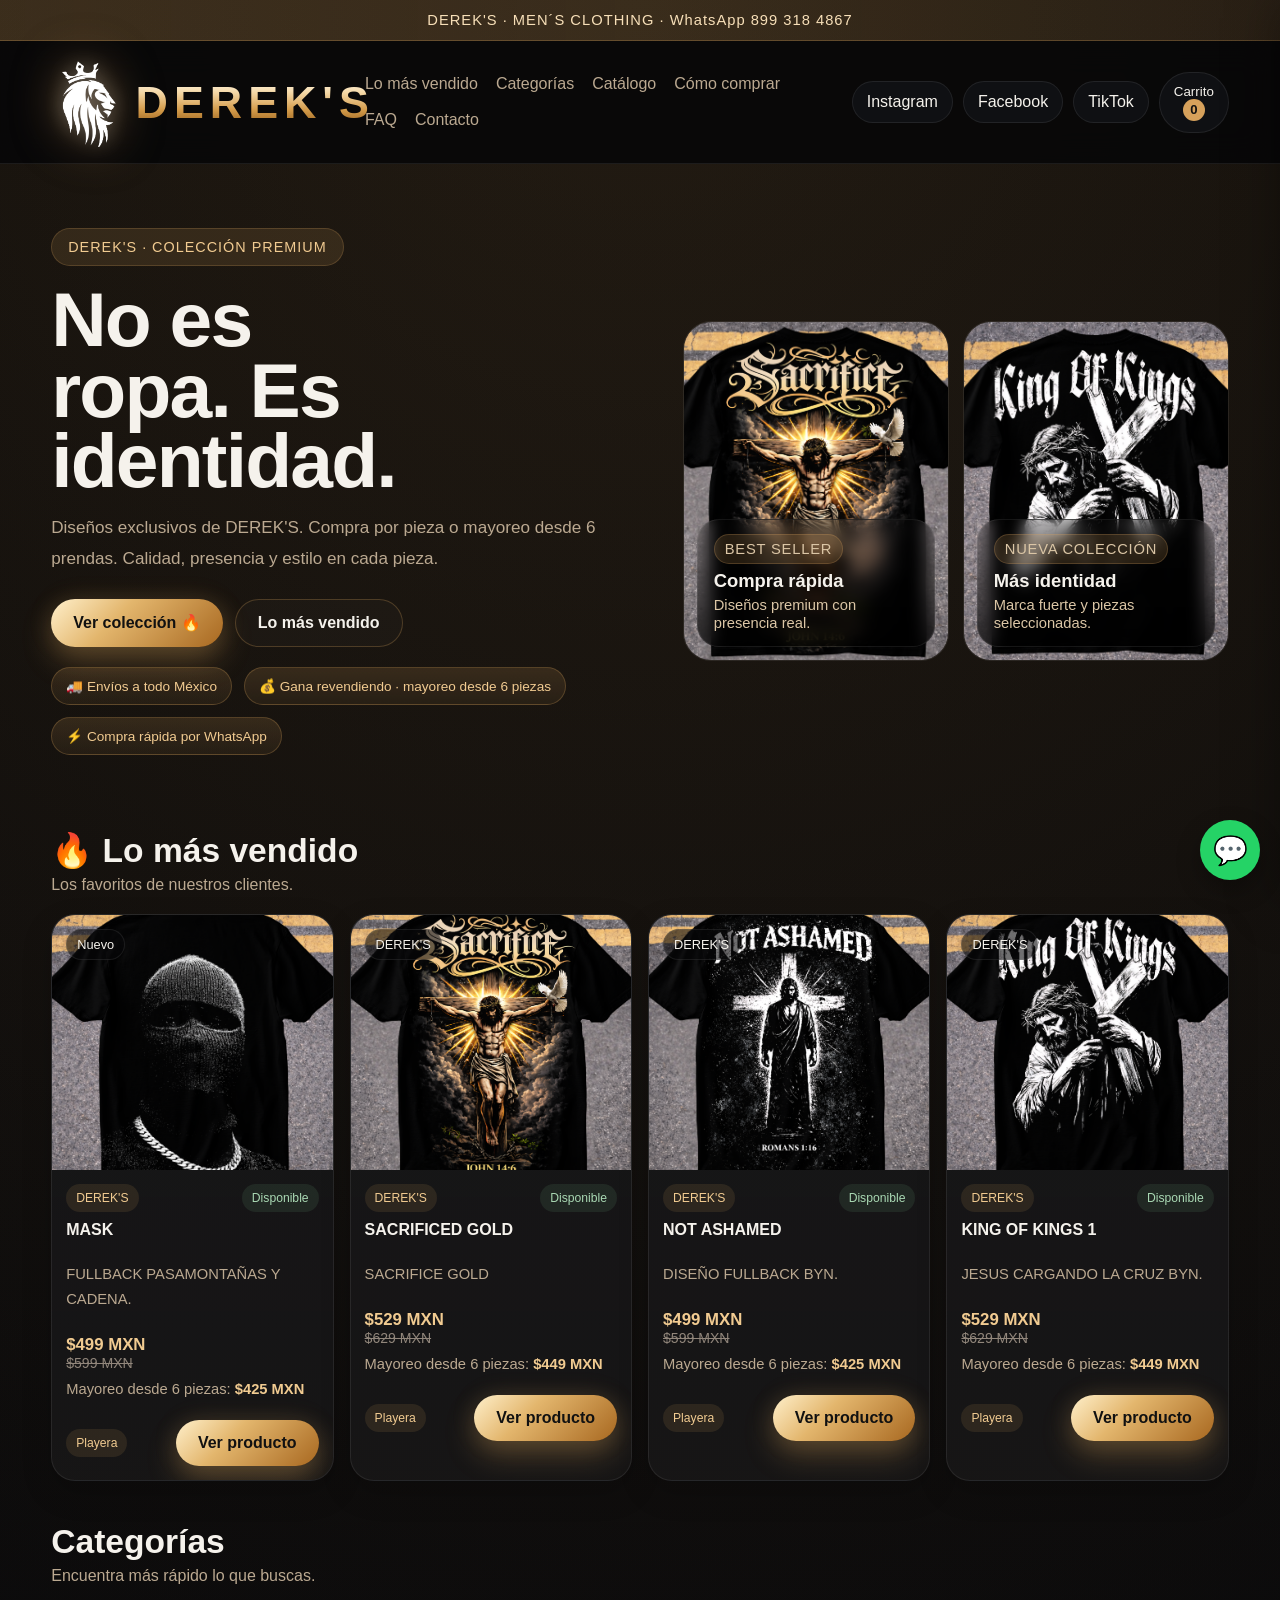
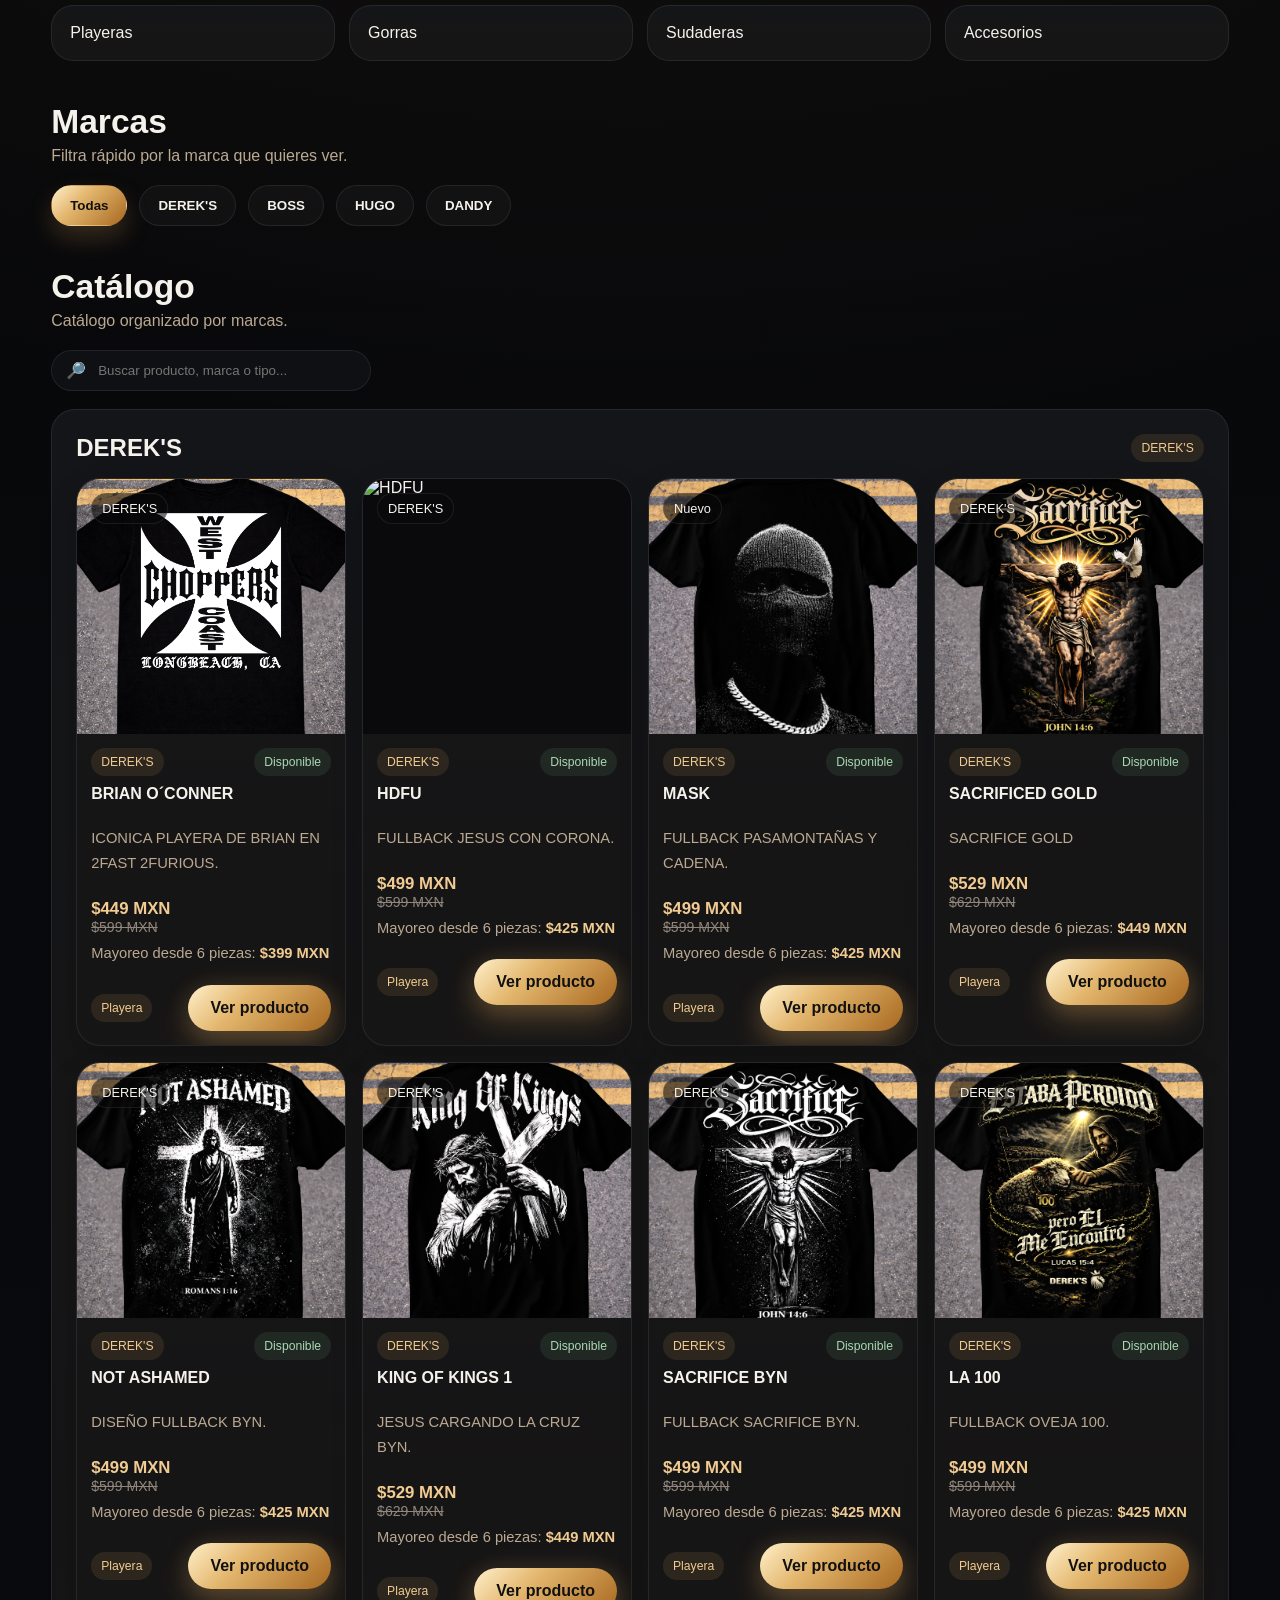
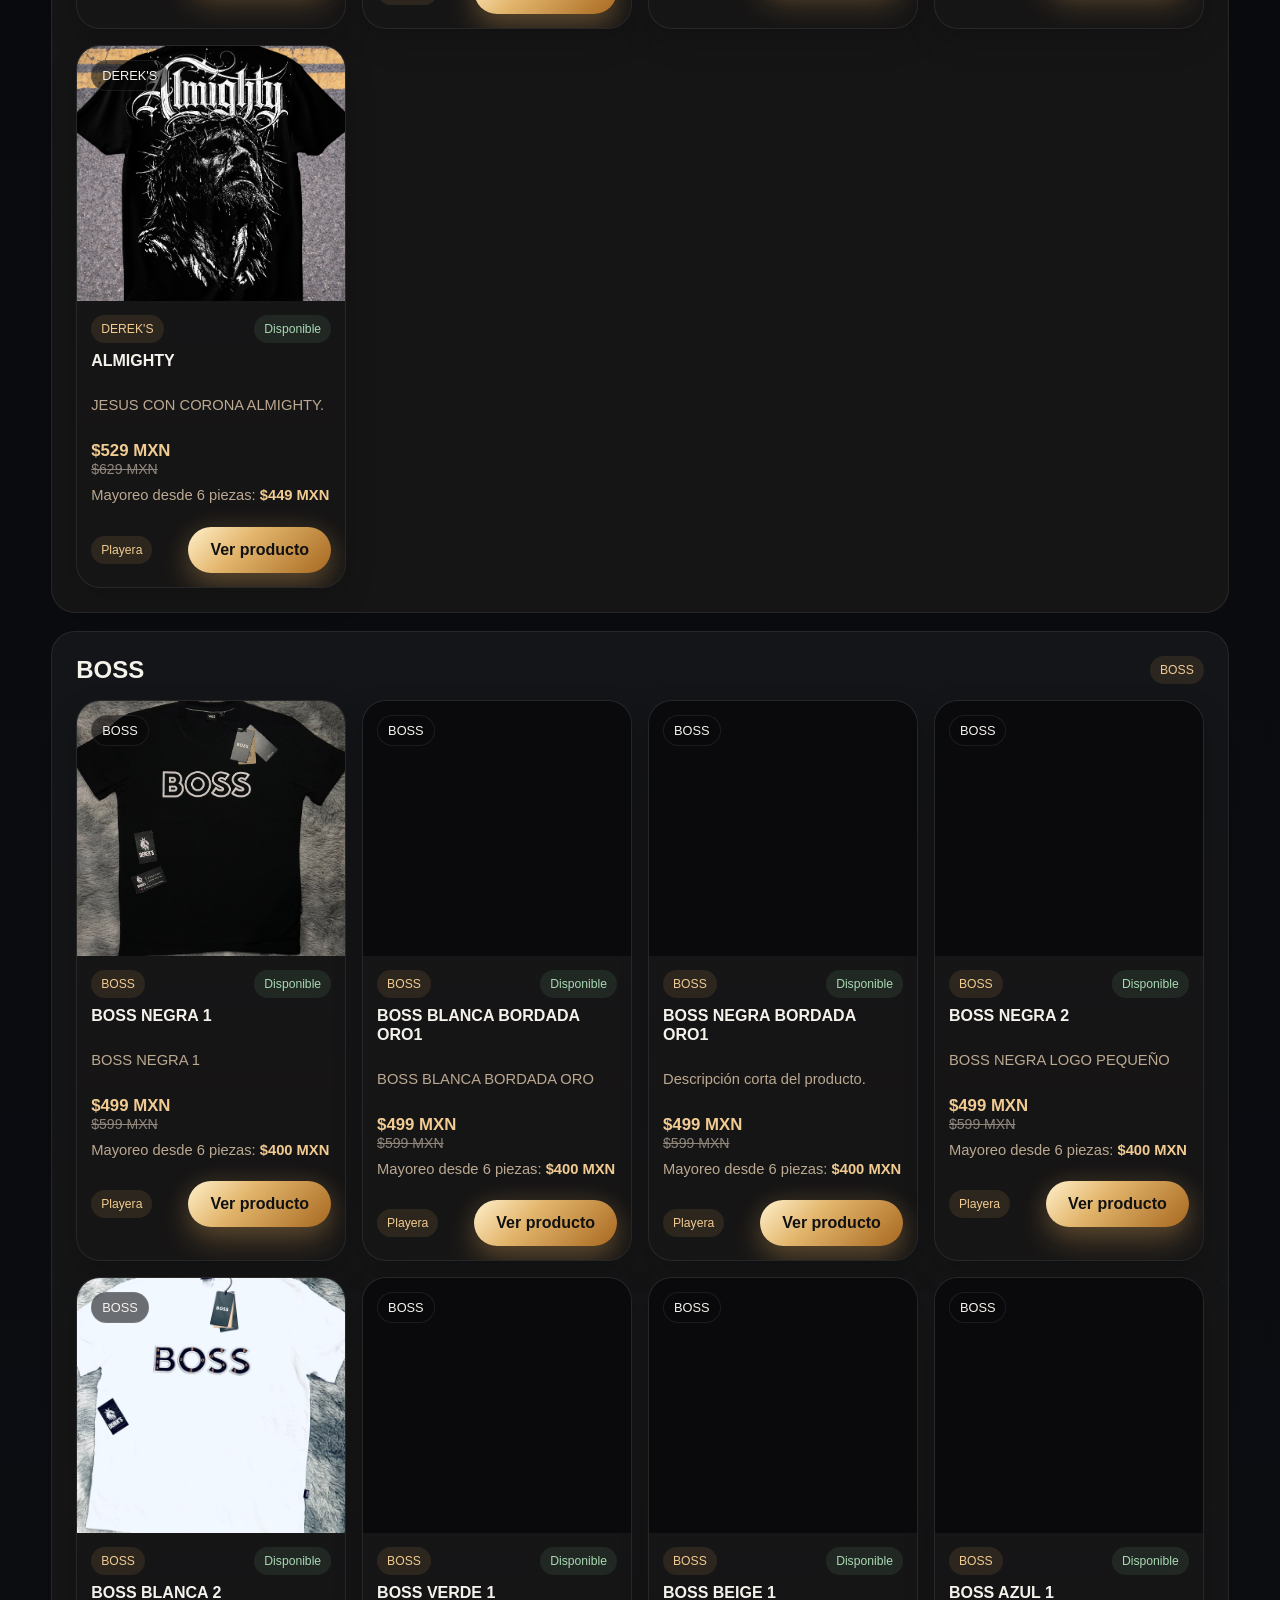
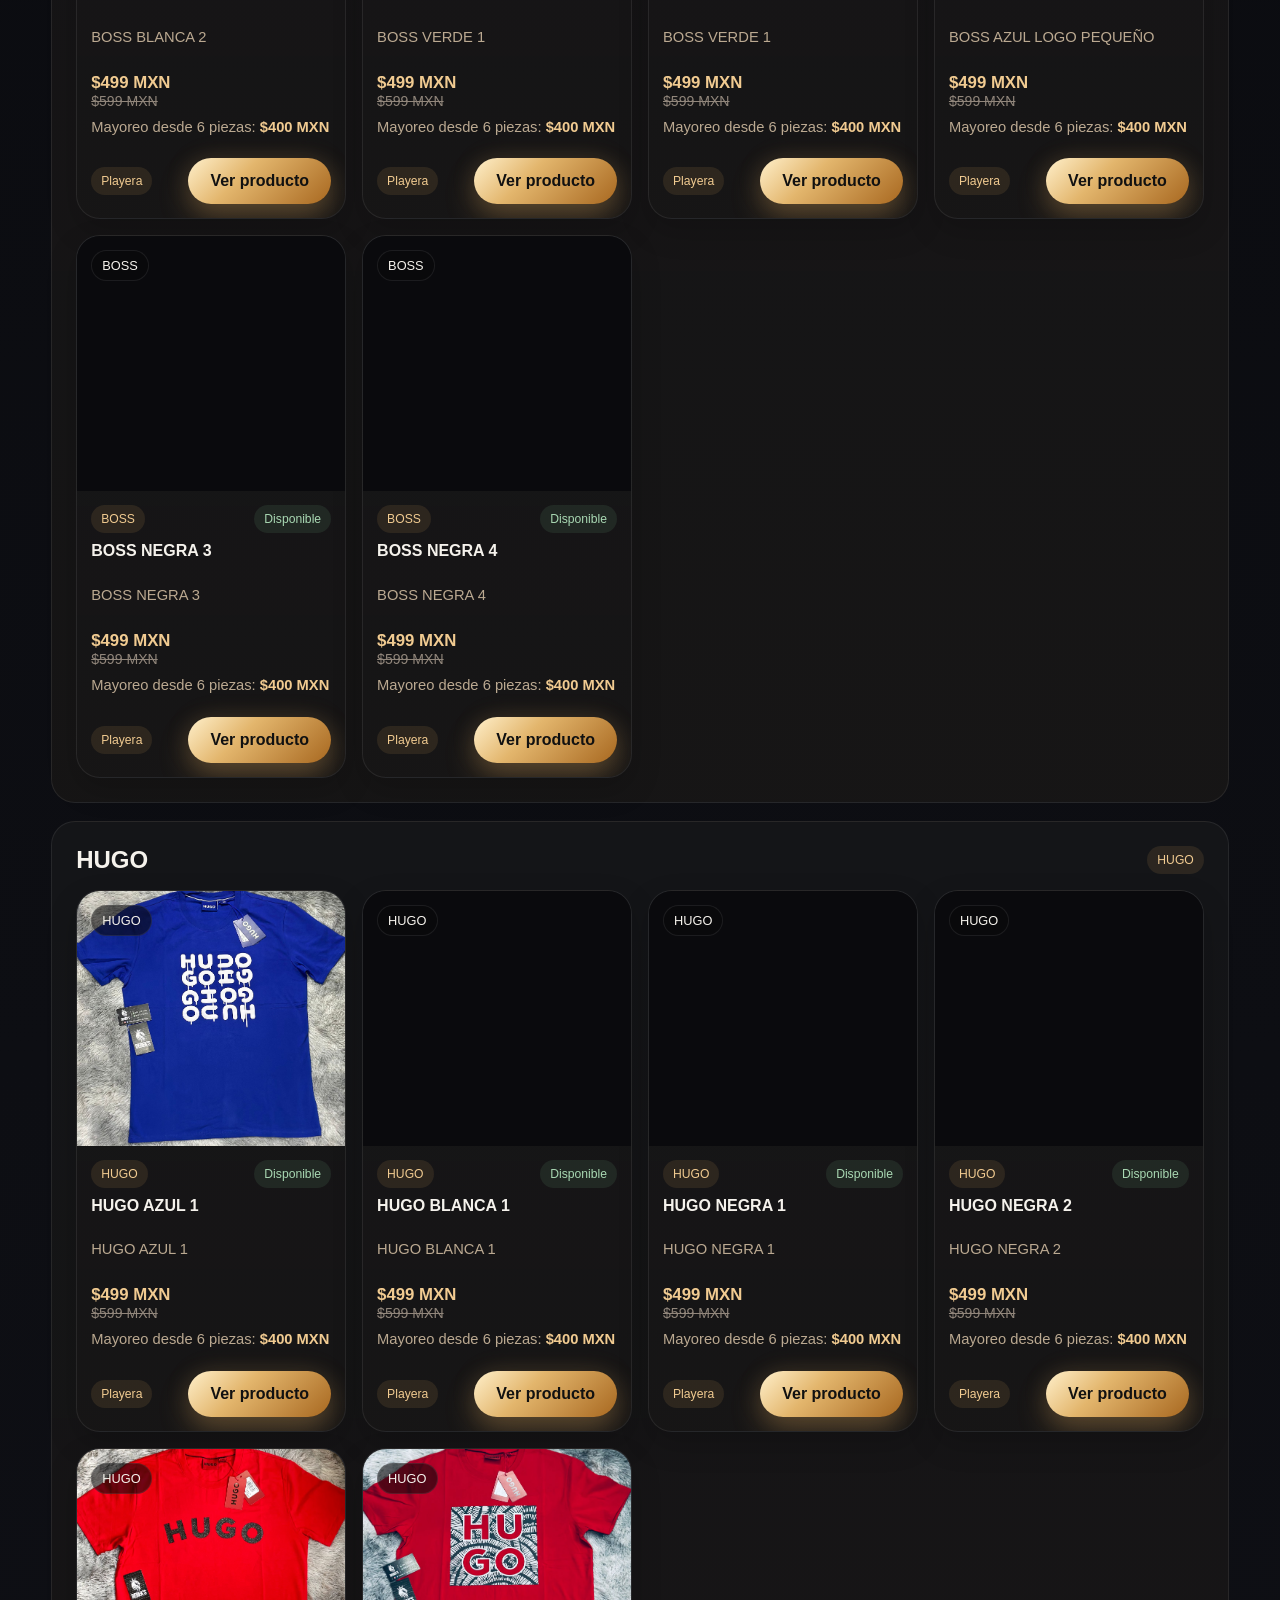
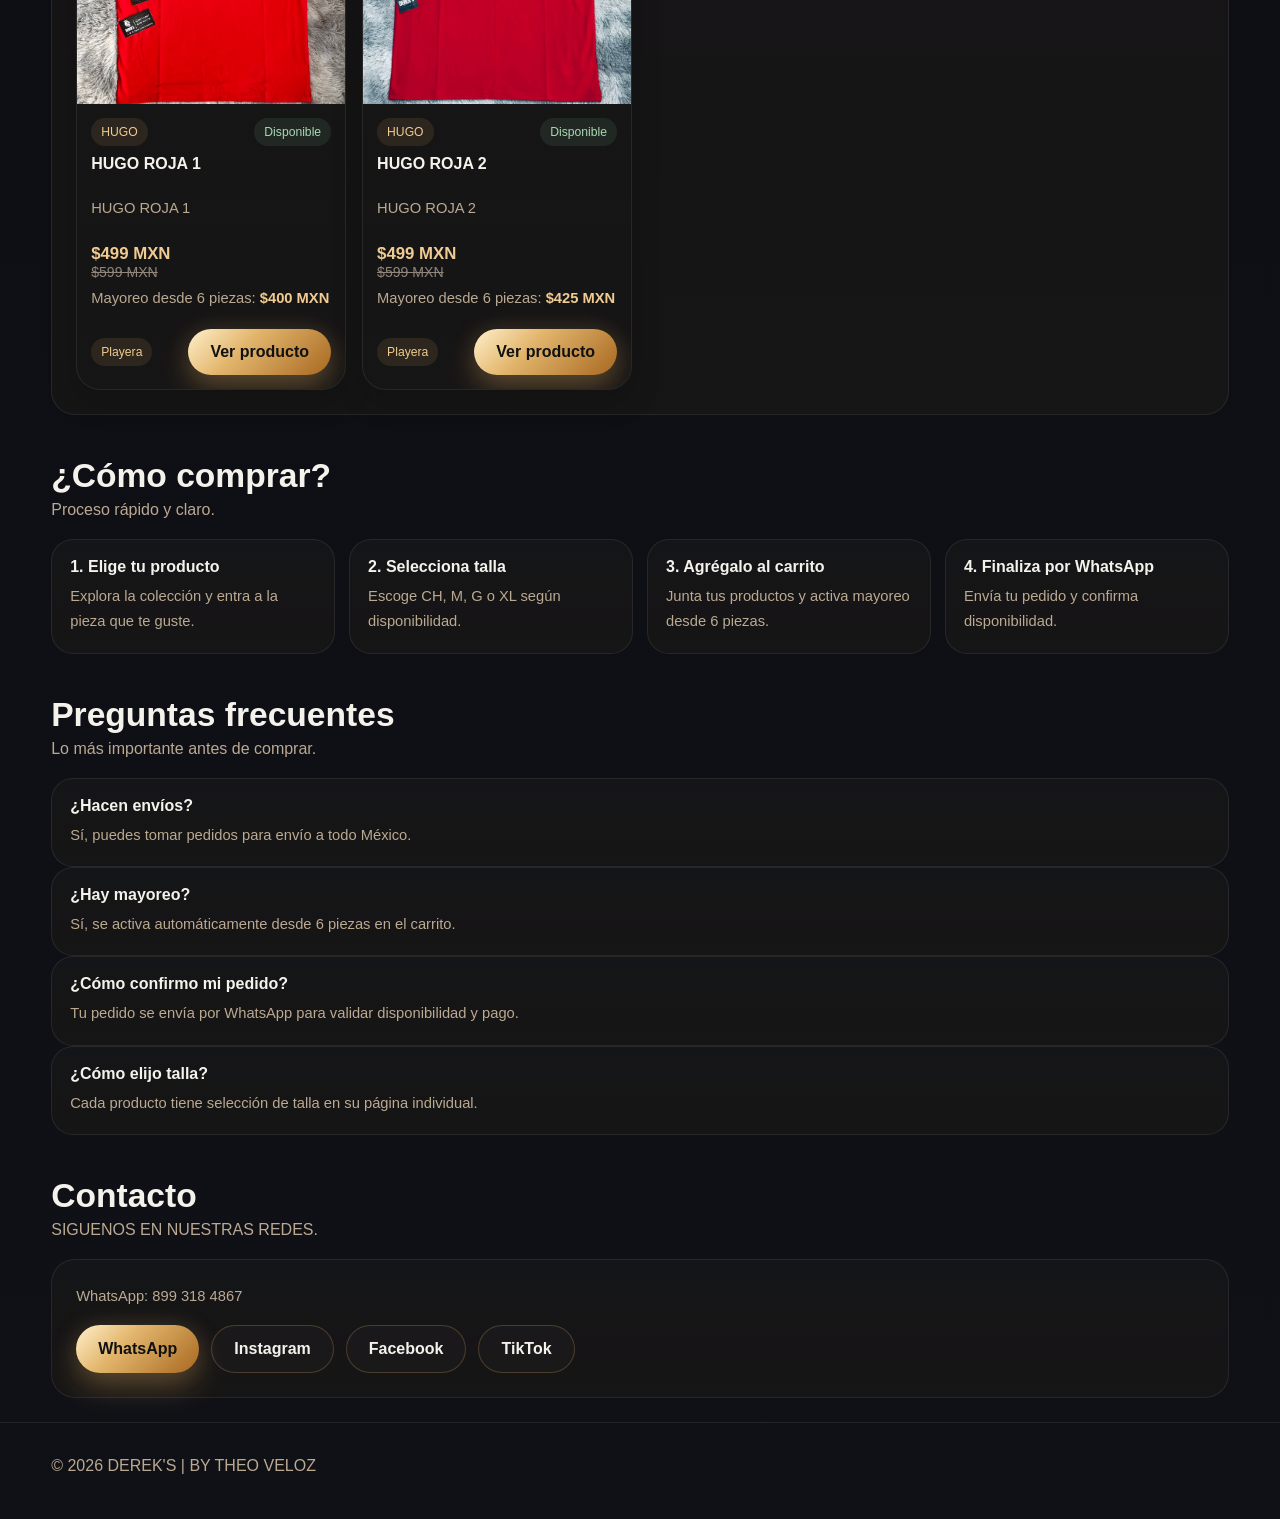
==== index.html @ 52d3ca01 "Add files via upload" ====
<!DOCTYPE html>
<html lang="es">
<head>
<meta charset="UTF-8">
<meta name="viewport" content="width=device-width, initial-scale=1.0">
<title>DEREK'S | MEN'S CLOTHING</title>
<link rel="stylesheet" href="styles.css">
<meta name="theme-color" content="#0a0b0f">

<style>
.brand-filters{
  display:flex;
  flex-wrap:wrap;
  gap:12px;
}
.brand-filter{
  border:none;
  border-radius:999px;
  padding:12px 18px;
  cursor:pointer;
  font-weight:800;
  background:rgba(255,255,255,.03);
  color:var(--text);
  border:1px solid var(--line);
  transition:.2s ease;
}
.brand-filter:hover{
  transform:translateY(-1px);
  border-color:rgba(214,161,91,.36);
}
.brand-filter.active{
  background:linear-gradient(135deg,#fff0cb 0%,#e3b66d 38%,#a86820 100%);
  color:#111;
  border-color:transparent;
  box-shadow:0 12px 24px rgba(214,161,91,.22);
}
</style>

</head>
<body>
<div class="topbar">DEREK'S · MEN´S CLOTHING · WhatsApp 899 318 4867</div>
<header><div class="container nav">
<a class="brand" href="index.html"><img src="assets/logo.png" alt="Logo DEREK'S"><div class="brand-name">DEREK'S</div></a>
<nav class="nav-links"><a href="#best-sellers">Lo más vendido</a><a href="#categorias">Categorías</a><a href="#catalogo">Catálogo</a><a href="#como-comprar">Cómo comprar</a><a href="#faq">FAQ</a><a href="#contacto">Contacto</a></nav>
<div class="nav-actions">
      <a class="icon-btn" href="https://www.instagram.com/dereks_mensclothing?igsh=b3JqNTJ2YTMyaWI5&utm_source=qr" target="_blank">Instagram</a>
      <a class="icon-btn" href="https://www.facebook.com/share/18UAruN26Q/?mibextid=wwXIfr" target="_blank">Facebook</a>
      <a class="icon-btn" href="https://www.tiktok.com/@dereks0587?_r=1&_t=ZS-94v1YyiGRBw" target="_blank">TikTok</a>
      <button class="icon-btn" id="openCartBtn">Carrito <span class="badge-count" id="cartCount">0</span></button>
    </div>
</div></header>
<main class="container">
<section class="hero">
<div>
<span class="eyebrow">DEREK'S · COLECCIÓN PREMIUM</span>
<h1>No es ropa. Es identidad.</h1>
<p>Diseños exclusivos de DEREK'S. Compra por pieza o mayoreo desde 6 prendas. Calidad, presencia y estilo en cada pieza.</p>
<div class="hero-actions"><a href="#catalogo" class="btn btn-primary">Ver colección 🔥</a><a href="#best-sellers" class="btn btn-secondary">Lo más vendido</a></div>
<div class="benefits-strip"><div class="benefit-pill">🚚 Envíos a todo México</div><div class="benefit-pill">💰 Gana revendiendo · mayoreo desde 6 piezas</div><div class="benefit-pill">⚡ Compra rápida por WhatsApp</div></div>
</div>
<div class="hero-grid">
<div class="hero-card-main"><img src="assets/dereks-sacrifice-gold.png" alt=""><div class="hero-card-overlay"><span class="hero-mini">BEST SELLER</span><strong>Compra rápida</strong><span>Diseños premium con presencia real.</span></div></div>
<div class="hero-card-main"><img src="assets/dereks-king-of-kings.png" alt=""><div class="hero-card-overlay"><span class="hero-mini">NUEVA COLECCIÓN</span><strong>Más identidad</strong><span>Marca fuerte y piezas seleccionadas.</span></div></div>
</div>
</section>

<section id="best-sellers"><div class="section-head"><div><h2>🔥 Lo más vendido</h2><p>Los favoritos de nuestros clientes.</p></div></div><div class="product-grid" id="grid-best"></div></section>
<section id="categorias"><div class="section-head"><div><h2>Categorías</h2><p>Encuentra más rápido lo que buscas.</p></div></div><div class="grid-categorias"><div class="categoria-card">Playeras</div><div class="categoria-card">Gorras</div><div class="categoria-card">Sudaderas</div><div class="categoria-card">Accesorios</div></div></section>

<section id="marcas">
  <div class="section-head">
    <div>
      <h2>Marcas</h2>
      <p>Filtra rápido por la marca que quieres ver.</p>
    </div>
  </div>
  <div class="brand-filters" id="brandFilters">
    <button class="brand-filter active" data-brand="all">Todas</button>
    <button class="brand-filter" data-brand="DEREK'S">DEREK'S</button>
    <button class="brand-filter" data-brand="BOSS">BOSS</button>
    <button class="brand-filter" data-brand="HUGO">HUGO</button>
    <button class="brand-filter" data-brand="DANDY">DANDY</button>
  </div>
</section>

<section id="catalogo"><div class="section-head"><div><h2>Catálogo</h2><p>Catálogo organizado por marcas.</p></div></div><div class="toolbar"><label class="search"><span>🔎</span><input id="searchInput" type="text" placeholder="Buscar producto, marca o tipo..."></label></div><div id="brandsContainer"></div></section>
<section id="como-comprar"><div class="section-head"><div><h2>¿Cómo comprar?</h2><p>Proceso rápido y claro.</p></div></div><div class="info-cards"><div class="info-card"><strong>1. Elige tu producto</strong><span class="meta">Explora la colección y entra a la pieza que te guste.</span></div><div class="info-card"><strong>2. Selecciona talla</strong><span class="meta">Escoge CH, M, G o XL según disponibilidad.</span></div><div class="info-card"><strong>3. Agrégalo al carrito</strong><span class="meta">Junta tus productos y activa mayoreo desde 6 piezas.</span></div><div class="info-card"><strong>4. Finaliza por WhatsApp</strong><span class="meta">Envía tu pedido y confirma disponibilidad.</span></div></div></section>
<section id="faq"><div class="section-head"><div><h2>Preguntas frecuentes</h2><p>Lo más importante antes de comprar.</p></div></div><div class="faq-list"><div class="faq-item"><strong>¿Hacen envíos?</strong><span class="meta">Sí, puedes tomar pedidos para envío a todo México.</span></div><div class="faq-item"><strong>¿Hay mayoreo?</strong><span class="meta">Sí, se activa automáticamente desde 6 piezas en el carrito.</span></div><div class="faq-item"><strong>¿Cómo confirmo mi pedido?</strong><span class="meta">Tu pedido se envía por WhatsApp para validar disponibilidad y pago.</span></div><div class="faq-item"><strong>¿Cómo elijo talla?</strong><span class="meta">Cada producto tiene selección de talla en su página individual.</span></div></div></section>
<section id="contacto"><div class="section-head"><div><h2>Contacto</h2><p>SIGUENOS EN NUESTRAS REDES.</p></div></div><div class="brand-block"><div class="meta">WhatsApp: 899 318 4867</div><div style="display:flex;gap:12px;flex-wrap:wrap;margin-top:16px;">
<a class="btn btn-primary" href="https://wa.me/528993184867" target="_blank">WhatsApp</a>
<a class="btn btn-secondary" href="https://www.instagram.com/dereks_mensclothing?igsh=b3JqNTJ2YTMyaWI5&utm_source=qr" target="_blank">Instagram</a>
<a class="btn btn-secondary" href="https://www.facebook.com/share/18UAruN26Q/?mibextid=wwXIfr" target="_blank">Facebook</a>
<a class="btn btn-secondary" href="https://www.tiktok.com/@dereks0587?_r=1&_t=ZS-94v1YyiGRBw" target="_blank">TikTok</a>
</div></div></section>
</main>

<div class="overlay" id="overlay"></div>
<aside class="cart-drawer" id="cartDrawer"><div class="cart-head"><div><h3 style="margin:0;">Carrito</h3><div class="meta">Compra multimarca · Mayoreo desde 6 piezas</div></div><button class="icon-btn" id="closeCartBtn">Cerrar</button></div><div class="cart-items" id="cartItems"></div><div class="cart-footer"><div class="row" style="margin-bottom:12px;"><strong>Subtotal</strong><strong id="cartSubtotal">$0 MXN</strong></div><div class="row" style="margin-bottom:16px;"><span class="meta">Productos</span><span class="meta" id="cartSummary">0 artículos</span></div><div style="display:flex;gap:12px;flex-wrap:wrap;"><button class="btn btn-primary" style="width:100%;" id="goCheckoutBtn">Ir a checkout</button><button class="btn btn-secondary" style="width:100%;" id="clearCartBtn">Vaciar carrito</button></div></div></aside>

<footer><div class="container">© 2026 DEREK'S | BY THEO VELOZ</div></footer>

<script src="catalogo_facil.js"></script>
<script>

function money(v){ return '$' + Number(v).toLocaleString('es-MX') + ' MXN'; }
function getCart(){ return JSON.parse(localStorage.getItem('dereks_cart') || '[]'); }
function setCart(cart){ localStorage.setItem('dereks_cart', JSON.stringify(cart)); updateCartCount(); }
function updateCartCount(){
  const count = getCart().reduce((s,i)=>s+(i.qty||0),0);
  const el = document.getElementById('cartCount');
  if(el) el.textContent = count;
}
function openCart(){
  document.getElementById('cartDrawer').classList.add('open');
  document.getElementById('overlay').classList.add('show');
}
function closeCart(){
  document.getElementById('cartDrawer').classList.remove('open');
  document.getElementById('overlay').classList.remove('show');
}
function changeQty(key, delta){
  let cart = getCart();
  const item = cart.find(i => i.key === key);
  if(!item) return;
  item.qty += delta;
  if(item.qty <= 0) cart = cart.filter(i => i.key !== key);
  setCart(cart);
  renderCart();
}
function clearCart(){ setCart([]); renderCart(); }
function renderCart(){
  const cart = getCart();
  const itemsEl = document.getElementById('cartItems');
  const subtotalEl = document.getElementById('cartSubtotal');
  const summaryEl = document.getElementById('cartSummary');
  if(!itemsEl) return;
  const totalItems = cart.reduce((s,i)=>s+i.qty,0);
  const isWholesale = totalItems >= 6;
  const total = cart.reduce((s,i)=>s+i.qty*((isWholesale && i.wholesale_price) ? i.wholesale_price : i.price),0);
  subtotalEl.textContent = money(total);
  summaryEl.textContent = totalItems + ' artículos' + (isWholesale ? ' · Mayoreo activo' : '');
  if(!cart.length){ itemsEl.innerHTML = '<div class="empty">Tu carrito está vacío.</div>'; return; }
  itemsEl.innerHTML = cart.map(item => {
    const unit = (isWholesale && item.wholesale_price) ? item.wholesale_price : item.price;
    return '<div class="cart-item"><div class="cart-thumb"><img loading="lazy" decoding="async" src="' + item.image + '" alt="' + item.name + '"></div><div><strong>' + item.name + '</strong><div class="meta">' + item.brand + (item.size ? ' · Talla ' + item.size : '') + '</div><div class="meta">' + money(unit) + ' c/u</div><div class="qty"><button onclick="changeQty(\'' + item.key + '\', -1)">−</button><span>' + item.qty + '</span><button onclick="changeQty(\'' + item.key + '\', 1)">+</button></div></div><strong>' + money(item.qty*unit) + '</strong></div>';
  }).join('');
}

function flattenCatalogo(){ const all=[]; for (const [brand, items] of Object.entries(CATALOGO)) items.forEach(item => all.push({...item, brand, url:'producto.html?id='+item.id})); return all; }
const PRODUCTS = flattenCatalogo();
let searchTerm = '';
let activeBrand = 'all';
function matchesSearch(p){
  const q = searchTerm.toLowerCase();
  const textMatch = !q || [p.name,p.brand,p.type,p.desc].join(' ').toLowerCase().includes(q);
  const brandMatch = activeBrand === 'all' || p.brand === activeBrand;
  return textMatch && brandMatch;
}
function renderGrid(id, items){ const el=document.getElementById(id); if(!el) return; el.innerHTML = items.map(product => '<article class="product-card"><div class="product-media" data-badge="'+product.badge+'"><img loading="lazy" decoding="async" src="'+product.image+'" alt="'+product.name+'"></div><div class="product-body"><div class="row"><span class="pill">'+product.brand+'</span><span class="stock '+(product.stock<=2?'low':'ok')+'">'+(product.stock<=2?'Pocas piezas':'Disponible')+'</span></div><h3>'+product.name+'</h3><p class="meta">'+product.desc+'</p><div><div class="price">'+money(product.price)+'</div><div class="old-price">'+money(product.old_price)+'</div><div class="meta" style="margin-top:6px;">Mayoreo desde '+product.wholesale_min_qty+' piezas: <strong style="color:#f1cb91;">'+money(product.wholesale_price)+'</strong></div></div><div class="row" style="margin-top:10px;"><span class="pill">'+product.type+'</span><a class="btn btn-primary" href="'+product.url+'">Ver producto</a></div></div></article>').join(''); }
function renderBrands(){ const container=document.getElementById('brandsContainer'); container.innerHTML = Object.entries(CATALOGO).map(([brand, items]) => { const prepared = items.map(item => ({...item, brand, url:'producto.html?id='+item.id})).filter(matchesSearch); if(!prepared.length) return ''; return '<div class="brand-block"><div class="brand-title"><h3>'+brand+'</h3><span class="pill">'+brand+'</span></div><div class="product-grid">'+prepared.map(product => '<article class="product-card"><div class="product-media" data-badge="'+product.badge+'"><img loading="lazy" decoding="async" src="'+product.image+'" alt="'+product.name+'"></div><div class="product-body"><div class="row"><span class="pill">'+product.brand+'</span><span class="stock '+(product.stock<=2?'low':'ok')+'">'+(product.stock<=2?'Pocas piezas':'Disponible')+'</span></div><h3>'+product.name+'</h3><p class="meta">'+product.desc+'</p><div><div class="price">'+money(product.price)+'</div><div class="old-price">'+money(product.old_price)+'</div><div class="meta" style="margin-top:6px;">Mayoreo desde '+product.wholesale_min_qty+' piezas: <strong style="color:#f1cb91;">'+money(product.wholesale_price)+'</strong></div></div><div class="row" style="margin-top:10px;"><span class="pill">'+product.type+'</span><a class="btn btn-primary" href="'+product.url+'">Ver producto</a></div></div></article>').join('')+'</div></div>'; }).join('') || '<div class="brand-block"><div class="meta">No se encontraron productos.</div></div>'; }
document.addEventListener('DOMContentLoaded', () => {
  document.getElementById('searchInput').addEventListener('input', e => { searchTerm = e.target.value.trim(); renderBrands(); });
  document.querySelectorAll('.brand-filter').forEach(btn => {
    btn.addEventListener('click', () => {
      document.querySelectorAll('.brand-filter').forEach(b => b.classList.remove('active'));
      btn.classList.add('active');
      activeBrand = btn.dataset.brand;
      renderBrands();
    });
  });

  renderGrid('grid-best', PRODUCTS.filter(p => p.featured).slice(0,4));
  renderBrands();
  updateCartCount();
  renderCart();
  document.getElementById('openCartBtn').addEventListener('click', openCart);
  document.getElementById('closeCartBtn').addEventListener('click', closeCart);
  document.getElementById('clearCartBtn').addEventListener('click', clearCart);
  document.getElementById('overlay').addEventListener('click', closeCart);
  document.getElementById('goCheckoutBtn').addEventListener('click', () => window.location.href = 'checkout.html');
});
</script>
<a href="https://wa.me/528993184867?text=Hola,%20vi%20tu%20p%C3%A1gina%20y%20quiero%20informaci%C3%B3n" target="_blank" class="whatsapp-float">💬</a>
</body></html>
---- styles.css ----
:root{
  --bg:#050506; --panel:#0f1013; --panel2:#171820; --panel3:#1d1f25;
  --text:#f5f2ec; --muted:#bba991; --gold:#d6a15b; --gold2:#f1cb91; --line:rgba(255,255,255,.08);
}
*{box-sizing:border-box} html{scroll-behavior:smooth}
body{margin:0;font-family:Inter,Arial,sans-serif;color:var(--text);background:radial-gradient(circle at top center, rgba(214,161,91,.14), transparent 26%),linear-gradient(180deg,#050506 0%, #0a0b0f 48%, #101117 100%)}
a{text-decoration:none;color:inherit} img{display:block;max-width:100%}
.container{width:min(1320px,92%);margin:0 auto}
.topbar{text-align:center;padding:12px 16px;font-size:.92rem;letter-spacing:1px;color:#f7dfb8;background:linear-gradient(90deg, rgba(214,161,91,.18), rgba(214,161,91,.08));border-bottom:1px solid rgba(214,161,91,.28)}
header{position:sticky;top:0;z-index:50;background:rgba(6,6,7,.86);backdrop-filter:blur(16px);border-bottom:1px solid var(--line)}
.nav{display:flex;align-items:center;justify-content:space-between;gap:22px;padding:16px 0}
.brand{display:flex;align-items:center;gap:14px}.brand img{width:90px;height:90px;object-fit:contain;filter:drop-shadow(0 0 10px rgba(255,255,255,.28)) drop-shadow(0 0 24px rgba(214,161,91,.56))}
.brand-name{font-size:2.8rem;font-weight:900;letter-spacing:6px;background:linear-gradient(180deg,#fffaf1 0%, #f5d9a8 30%, #d39a49 65%, #8f5a18 100%);-webkit-background-clip:text;background-clip:text;color:transparent}
.nav-links{display:flex;gap:18px;flex-wrap:wrap;color:var(--muted)} .nav-links a:hover{color:var(--gold2)}
.nav-actions{display:flex;gap:10px;align-items:center}
.btn,.icon-btn,.size-btn{border:none;border-radius:999px;cursor:pointer;transition:.2s ease}.btn:hover,.icon-btn:hover,.size-btn:hover{transform:translateY(-1px)}
.btn{padding:14px 22px;display:inline-flex;align-items:center;justify-content:center;gap:8px;font-weight:800}
.btn-primary{color:#111;background:linear-gradient(135deg,#fff0cb 0%,#e3b66d 38%,#a86820 100%);box-shadow:0 14px 30px rgba(214,161,91,.30),0 0 26px rgba(214,161,91,.14)}
.btn-secondary{background:rgba(255,255,255,.02);color:var(--text);border:1px solid rgba(214,161,91,.26)}
.icon-btn{padding:11px 14px;background:var(--panel);color:var(--text);border:1px solid var(--line)}
.badge-count{min-width:22px;height:22px;padding:0 6px;border-radius:999px;background:var(--gold);color:#111;display:inline-grid;place-items:center;font-size:.82rem;font-weight:900}
.hero{display:grid;grid-template-columns:1.05fr .95fr;gap:28px;align-items:center;padding:64px 0 34px}
.eyebrow{display:inline-flex;align-items:center;gap:10px;padding:10px 16px;border-radius:999px;background:rgba(214,161,91,.14);border:1px solid rgba(214,161,91,.22);color:var(--gold2);font-size:.9rem;letter-spacing:1px}
.hero h1{font-size:clamp(3.2rem,6vw,6.2rem);line-height:.92;margin:18px 0 14px;letter-spacing:-1.8px;max-width:9ch}
.hero p{max-width:60ch;color:var(--muted);line-height:1.8;font-size:1.07rem}
.hero-actions,.benefits-strip{display:flex;gap:12px;flex-wrap:wrap}.hero-actions{margin-top:24px}.benefits-strip{margin-top:20px}
.benefit-pill{padding:10px 14px;border-radius:999px;background:linear-gradient(180deg, rgba(214,161,91,.16), rgba(214,161,91,.08));border:1px solid rgba(214,161,91,.26);color:var(--gold2);font-size:.85rem}
.hero-grid{display:grid;grid-template-columns:1fr 1fr;gap:14px}
.hero-card-main{position:relative}.hero-card-main img{width:100%;height:340px;object-fit:cover;border-radius:28px;border:1px solid var(--line)}
.hero-card-overlay{position:absolute;left:14px;right:14px;bottom:14px;padding:14px 16px;border-radius:22px;background:linear-gradient(180deg,rgba(0,0,0,.12),rgba(0,0,0,.68));backdrop-filter:blur(8px);border:1px solid rgba(255,255,255,.08)}
.hero-card-overlay strong{display:block;font-size:1.15rem;margin-bottom:4px}.hero-card-overlay span{color:#dbc6a6;font-size:.92rem}
.hero-mini{display:inline-flex;width:max-content;padding:6px 10px;border-radius:999px;background:rgba(214,161,91,.16);border:1px solid rgba(214,161,91,.24);color:#f3d6a4;font-size:.76rem;letter-spacing:.8px;margin-bottom:6px}
.section-head{display:flex;justify-content:space-between;align-items:end;gap:16px;flex-wrap:wrap;margin:42px 0 20px}.section-head h2{margin:0 0 6px;font-size:2.1rem}.section-head p{margin:0;color:var(--muted)}
.grid-categorias,.info-cards{display:grid;grid-template-columns:repeat(4,1fr);gap:14px}
.categoria-card,.info-card,.faq-item{padding:18px;border-radius:22px;background:linear-gradient(180deg,rgba(255,255,255,.02),rgba(214,161,91,.04)),var(--panel);border:1px solid var(--line)}
.info-card strong,.faq-item strong{display:block;margin-bottom:8px}
.brand-block{padding:24px;border-radius:24px;background:linear-gradient(180deg,rgba(255,255,255,.02),rgba(214,161,91,.04)),var(--panel);border:1px solid var(--line);margin-bottom:18px}
.brand-title{display:flex;align-items:center;justify-content:space-between;gap:12px;flex-wrap:wrap;margin-bottom:16px}.brand-title h3{margin:0;font-size:1.5rem}
.toolbar{display:flex;justify-content:space-between;align-items:center;gap:16px;flex-wrap:wrap;margin-bottom:18px}
.search{display:flex;align-items:center;gap:10px;padding:10px 14px;border-radius:999px;background:var(--panel);border:1px solid var(--line);min-width:320px}.search input{background:transparent;border:none;outline:none;color:var(--text);width:100%}
.product-grid{display:grid;grid-template-columns:repeat(4,1fr);gap:16px}
.product-card{overflow:hidden;display:flex;flex-direction:column;background:linear-gradient(180deg,rgba(255,255,255,.02),rgba(214,161,91,.04)),var(--panel);border:1px solid var(--line);border-radius:24px;box-shadow:0 12px 30px rgba(0,0,0,.18)}
.product-media{position:relative;aspect-ratio:1/1.08;max-height:255px;overflow:hidden;background:#0a0a0d}
.product-media img{width:100%;height:100%;object-fit:cover;object-position:center;transition:transform .35s ease}.product-card:hover .product-media img{transform:scale(1.04)}
.product-media::after{content:attr(data-badge);position:absolute;top:14px;left:14px;padding:7px 10px;border-radius:999px;font-size:.8rem;background:rgba(10,10,12,.58);border:1px solid rgba(255,255,255,.08)}
.product-body{padding:14px;display:flex;flex-direction:column;gap:8px;flex:1}.product-body h3{margin:0;font-size:1rem;line-height:1.2}
.row{display:flex;justify-content:space-between;align-items:center;gap:10px}
.price{font-size:1.05rem;font-weight:900;color:var(--gold2)} .old-price{text-decoration:line-through;color:#91867b;font-size:.88rem}
.stock,.pill{display:inline-block;padding:7px 10px;border-radius:999px;font-size:.76rem}.stock.ok{background:rgba(117,180,132,.12);color:#a9d8b3}.stock.low{background:rgba(217,107,107,.12);color:#f2b1b1}.pill{background:rgba(214,161,91,.12);color:var(--gold2)}
.meta{color:var(--muted);line-height:1.72;font-size:.92rem}
.product-page{display:grid;grid-template-columns:1fr .95fr;gap:28px;align-items:start;padding:34px 0 30px}
.product-visual{overflow:hidden;border-radius:34px;border:1px solid var(--line);background:#09090b}.product-visual img{width:100%;height:100%;max-height:760px;object-fit:cover}
.product-info{padding:26px;border-radius:34px;background:linear-gradient(145deg,rgba(214,161,91,.12),rgba(255,255,255,.02)),var(--panel);border:1px solid rgba(214,161,91,.18)}.product-info h1{font-size:clamp(2.2rem,5vw,4rem);line-height:.98;margin:14px 0}
.price-line{display:flex;align-items:end;gap:14px;flex-wrap:wrap;margin:14px 0 18px}
.sizes{display:flex;gap:10px;flex-wrap:wrap;margin:16px 0 10px}.size-btn{padding:10px 16px;background:var(--panel2);color:var(--text);border:1px solid var(--line)}.size-btn.active{background:var(--gold);color:#111}
.info-grid{display:grid;grid-template-columns:1fr 1fr;gap:14px;margin-top:24px}.info-box{padding:16px;border-radius:22px;background:var(--panel2);border:1px solid var(--line)}
.cart-drawer{position:fixed;top:0;right:-450px;width:min(430px,100%);height:100vh;z-index:70;background:#0f0f13;border-left:1px solid var(--line);transition:right .28s ease;display:flex;flex-direction:column;box-shadow:-20px 0 50px rgba(0,0,0,.35)}.cart-drawer.open{right:0}
.overlay{position:fixed;inset:0;background:rgba(0,0,0,.56);opacity:0;pointer-events:none;transition:.22s ease;z-index:60}.overlay.show{opacity:1;pointer-events:auto}
.cart-head,.cart-footer{padding:20px;border-bottom:1px solid var(--line)}.cart-footer{border-top:1px solid var(--line);border-bottom:none;margin-top:auto}
.cart-items{padding:12px 20px;display:grid;gap:14px;overflow:auto}.cart-item{display:grid;grid-template-columns:72px 1fr auto;gap:12px;align-items:center;padding:12px;background:var(--panel);border:1px solid var(--line);border-radius:22px}
.cart-thumb{width:72px;height:90px;border-radius:16px;overflow:hidden;background:#000}.cart-thumb img{width:100%;height:100%;object-fit:cover}
.qty{display:flex;align-items:center;gap:8px;margin-top:8px}.qty button{width:28px;height:28px;border-radius:50%;border:none;cursor:pointer;background:var(--panel3);color:var(--text)}
.empty{color:var(--muted);text-align:center;padding:24px 10px}
footer{padding:34px 0 44px;border-top:1px solid var(--line);margin-top:24px;color:#bba991}
@media (max-width:1180px){.product-grid,.grid-categorias,.info-cards{grid-template-columns:repeat(2,1fr)}}
@media (max-width:900px){.hero,.hero-grid,.product-page{grid-template-columns:1fr}.product-grid{grid-template-columns:repeat(2,1fr);gap:14px}.hero-card-main img{height:260px}.nav-links{display:none}.search{min-width:100%}.info-grid{grid-template-columns:1fr 1fr}}
@media (max-width:580px){.hero{padding:28px 0 14px}.hero h1{max-width:none}.hero-card-main img{height:220px}.product-grid,.grid-categorias,.info-cards,.info-grid{grid-template-columns:1fr}.product-media{max-height:220px;aspect-ratio:1/1}.product-body{padding:12px}.categoria-card{padding:16px}.brand img{width:64px;height:64px}.brand-name{font-size:1.7rem;letter-spacing:3px}.btn,.icon-btn{min-height:46px}.topbar{font-size:.82rem;padding:10px 12px}.container{width:min(94%,1320px)}.cart-item{grid-template-columns:1fr}.cart-thumb{width:100%;height:140px}}

.whatsapp-float{
  position:fixed;
  bottom:20px;
  right:20px;
  width:60px;
  height:60px;
  border-radius:50%;
  background:#25D366;
  display:flex;
  align-items:center;
  justify-content:center;
  font-size:28px;
  color:white;
  box-shadow:0 10px 25px rgba(0,0,0,.3);
  z-index:999;
}
.whatsapp-float:hover{transform:scale(1.08)}
@media (max-width:580px){
  .whatsapp-float{width:56px;height:56px;bottom:16px;right:16px}
}
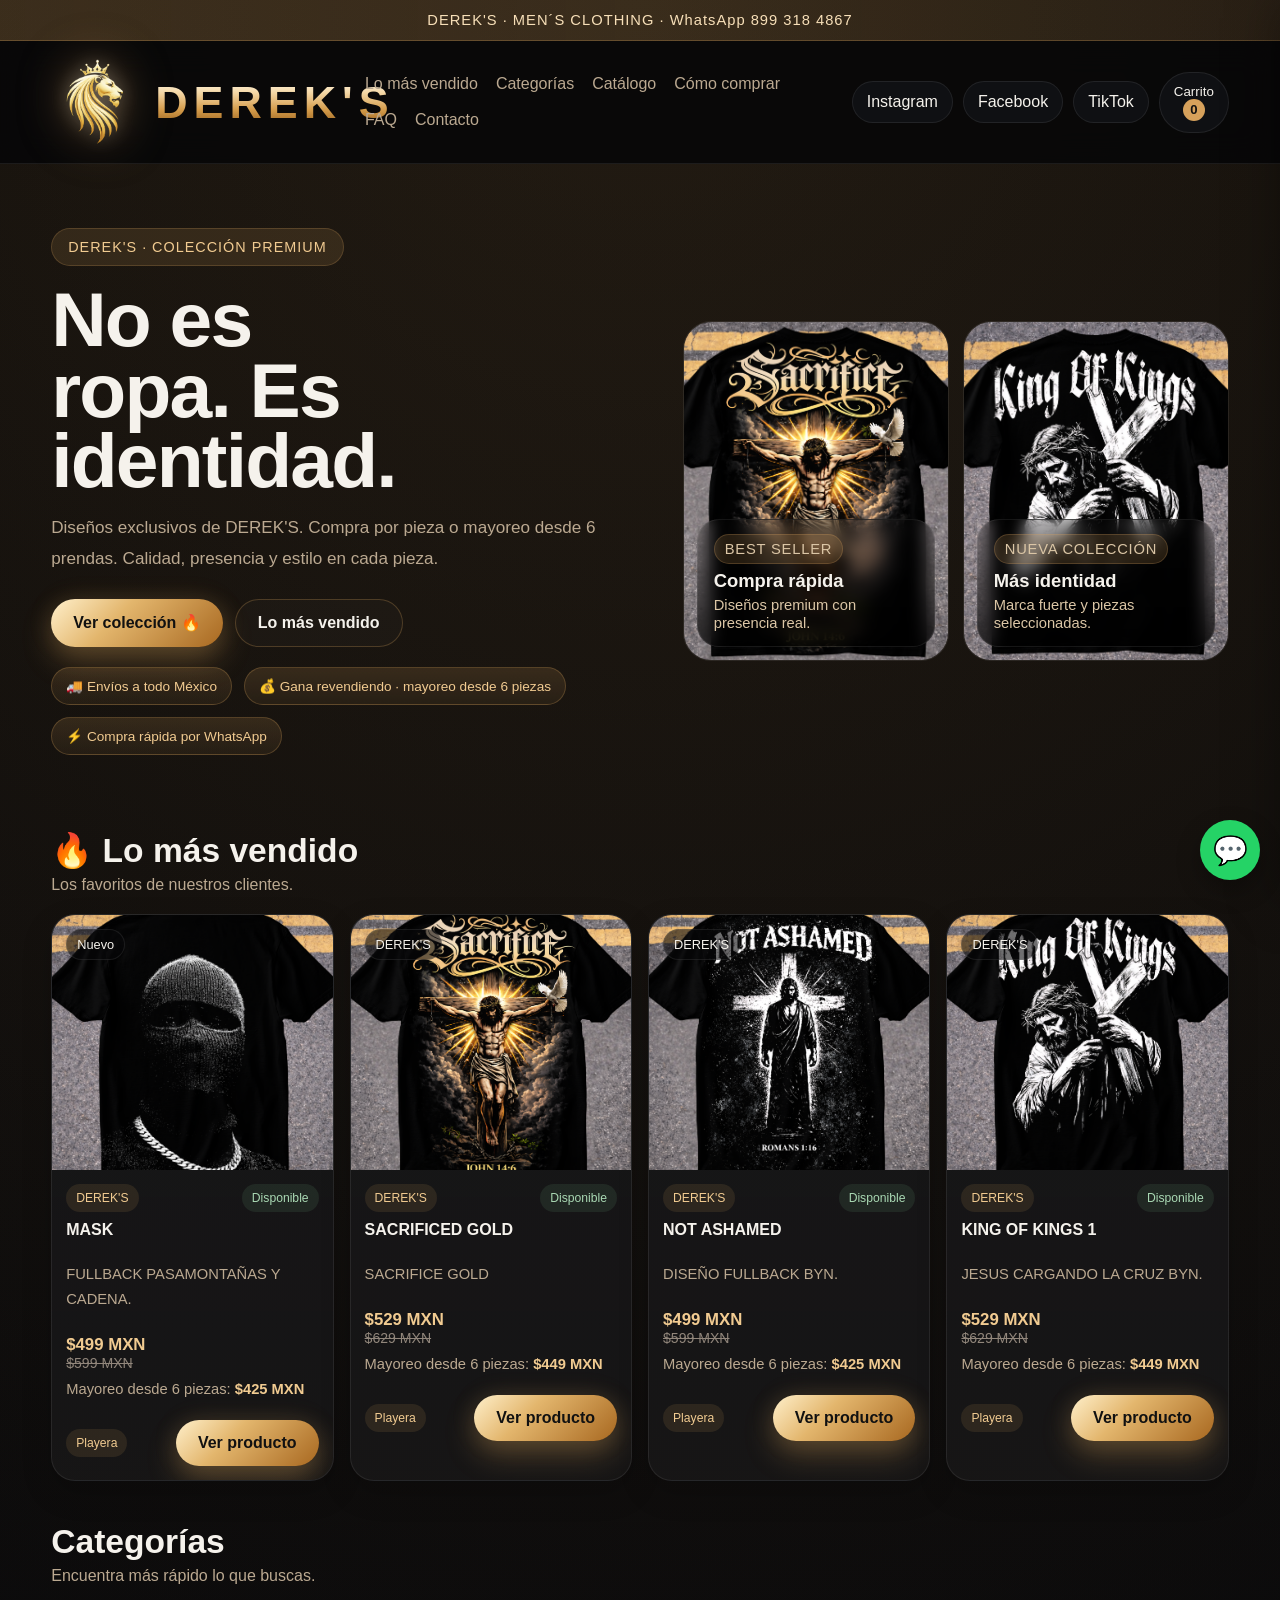
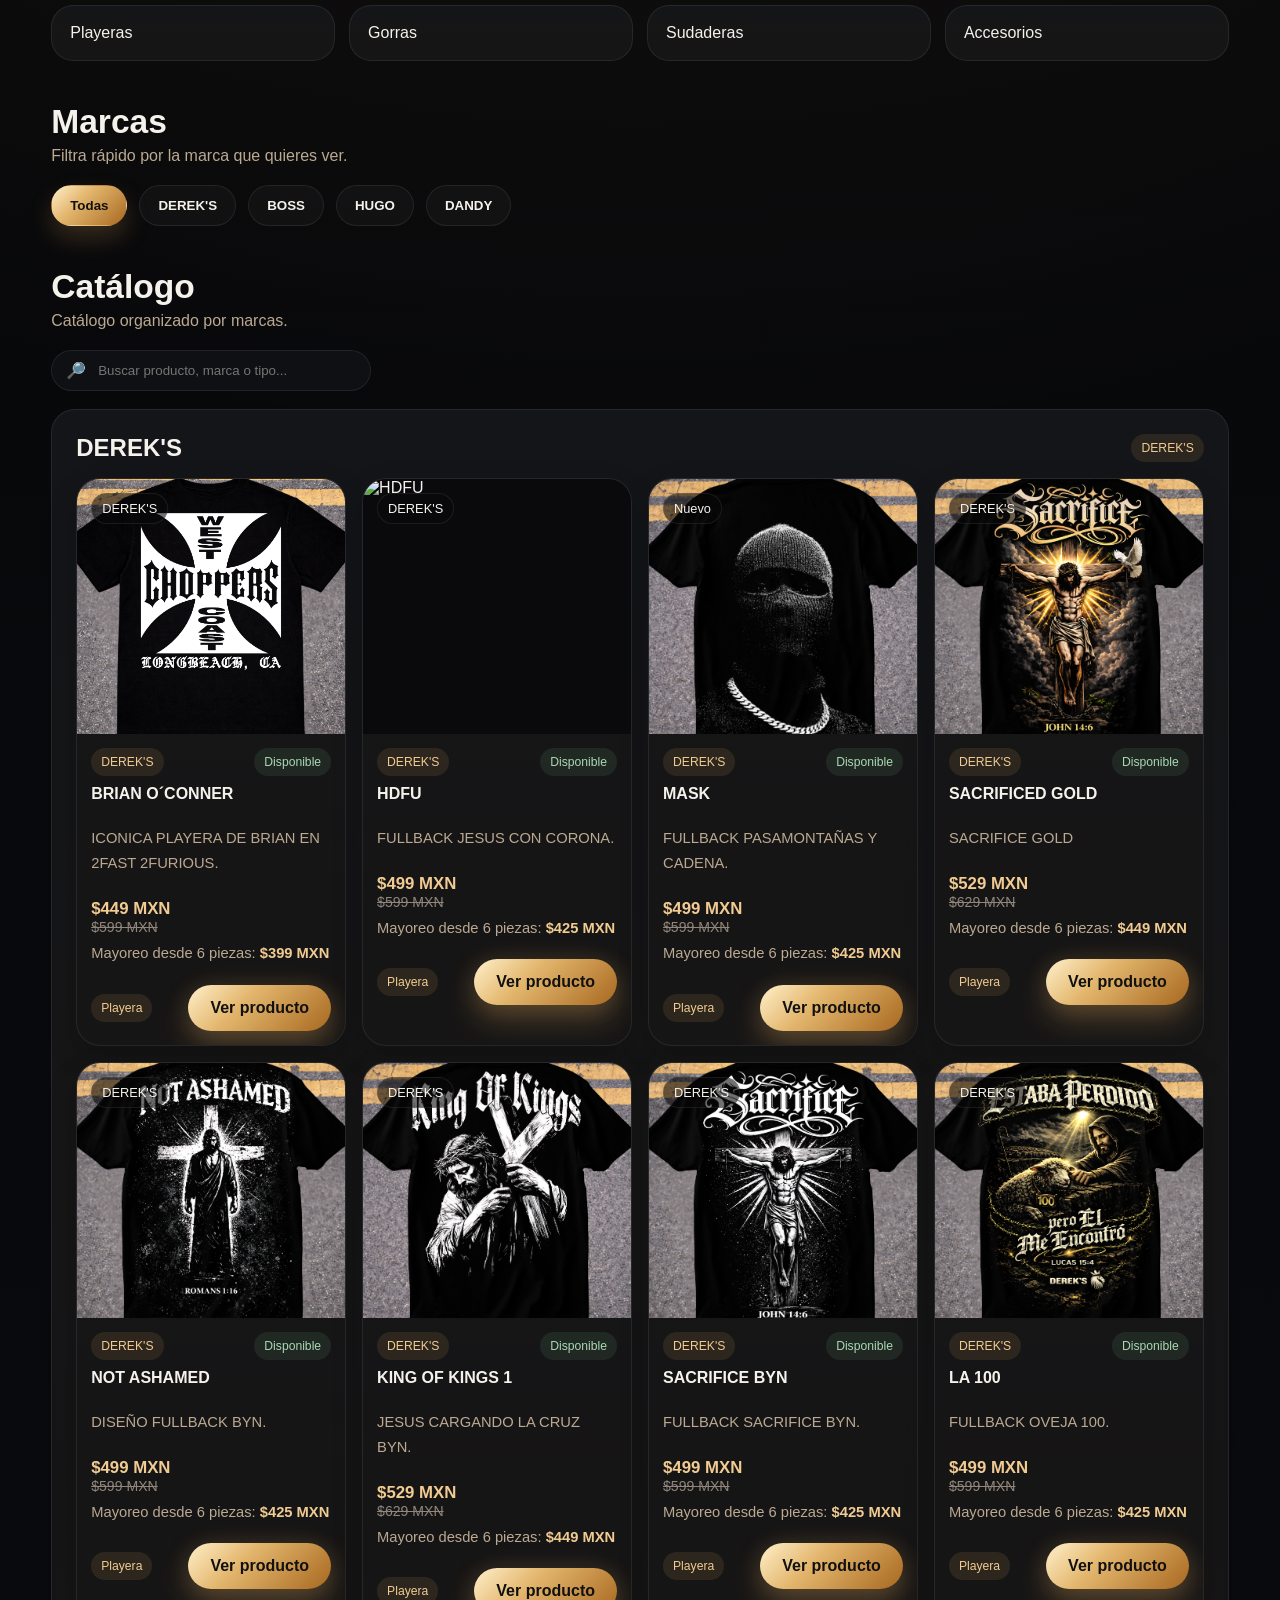
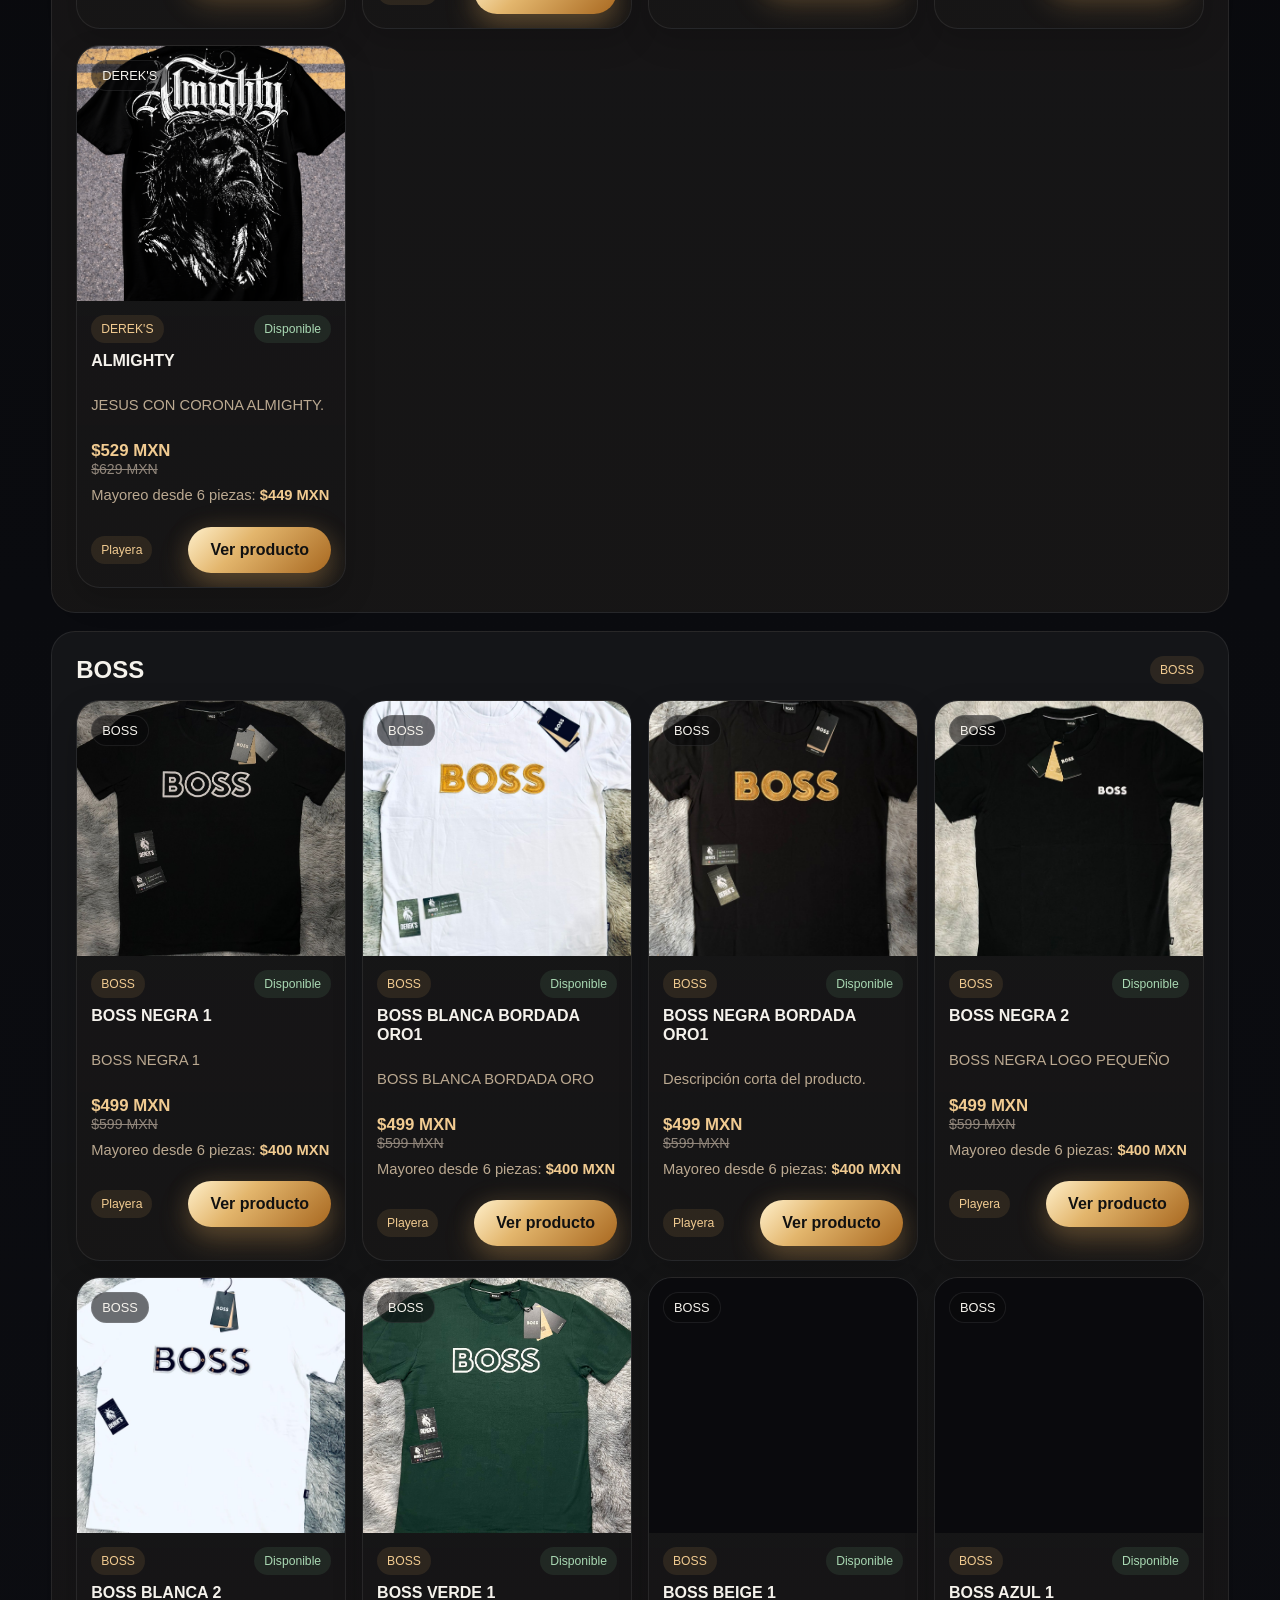
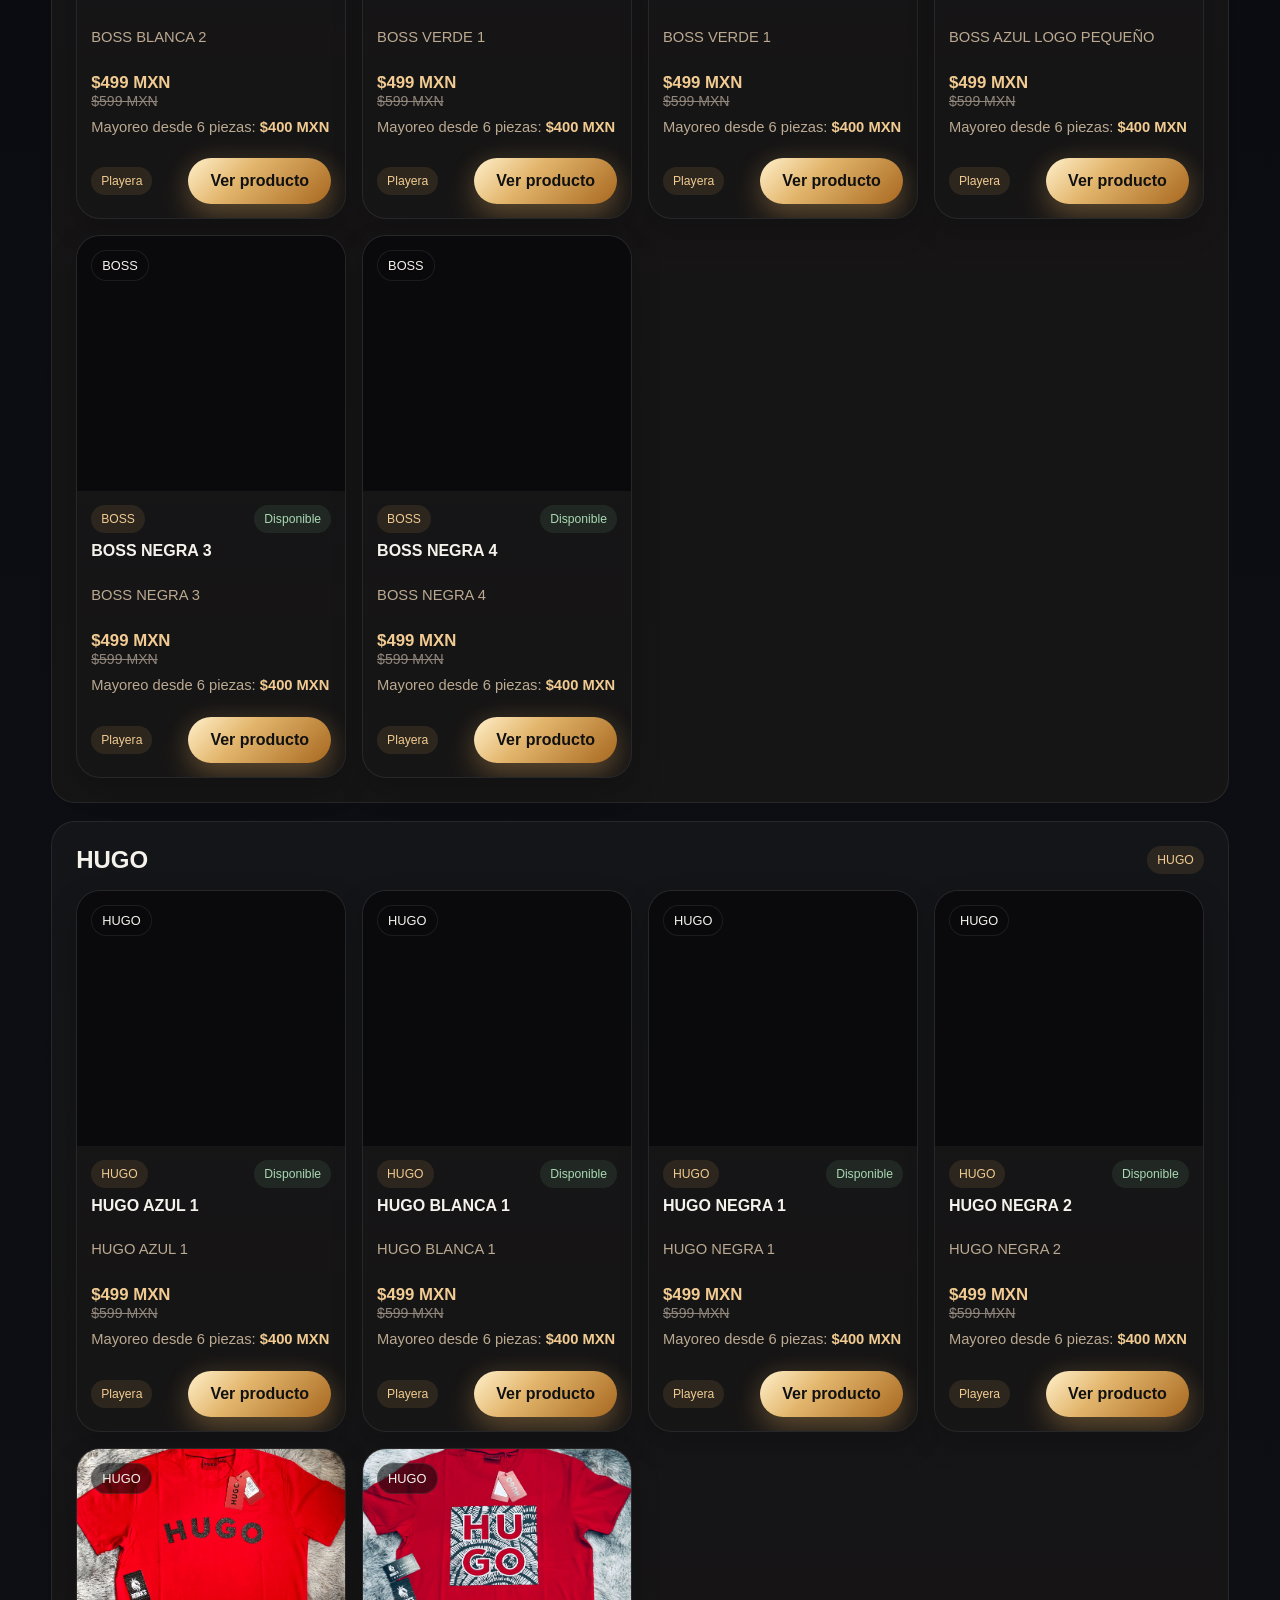
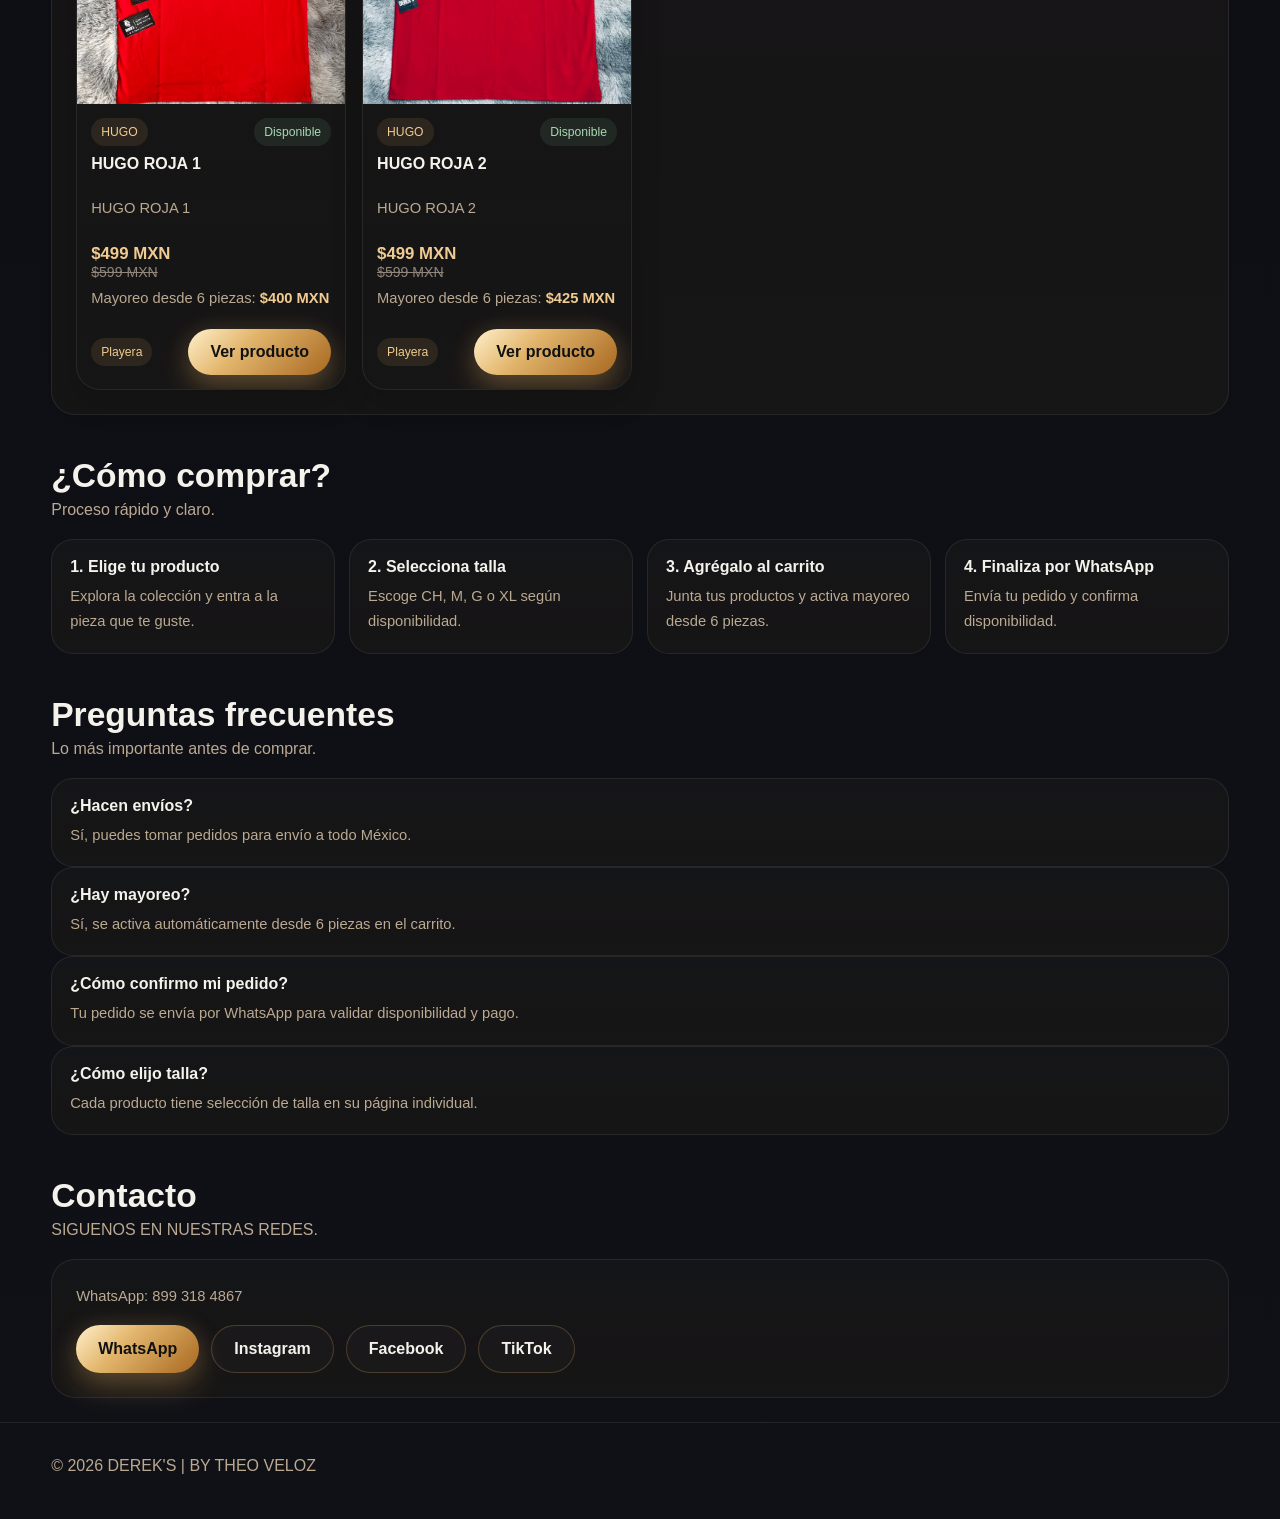
==== commit c1bf3ce0: "Add files via upload" ====
--- a/index.html
+++ b/index.html
@@ -1,7 +1,10 @@
 
 <!DOCTYPE html>
 <html lang="es">
-<head>
+<head><link rel="icon" type="image/png" sizes="32x32" href="assets/favicon.png">
+<link rel="icon" type="image/png" sizes="16x16" href="assets/favicon.png">
+<link rel="apple-touch-icon" href="assets/favicon.png">
+<meta name="theme-color" content="#000000">
 <meta charset="UTF-8">
 <meta name="viewport" content="width=device-width, initial-scale=1.0">
 <title>DEREK'S | MEN'S CLOTHING</title>
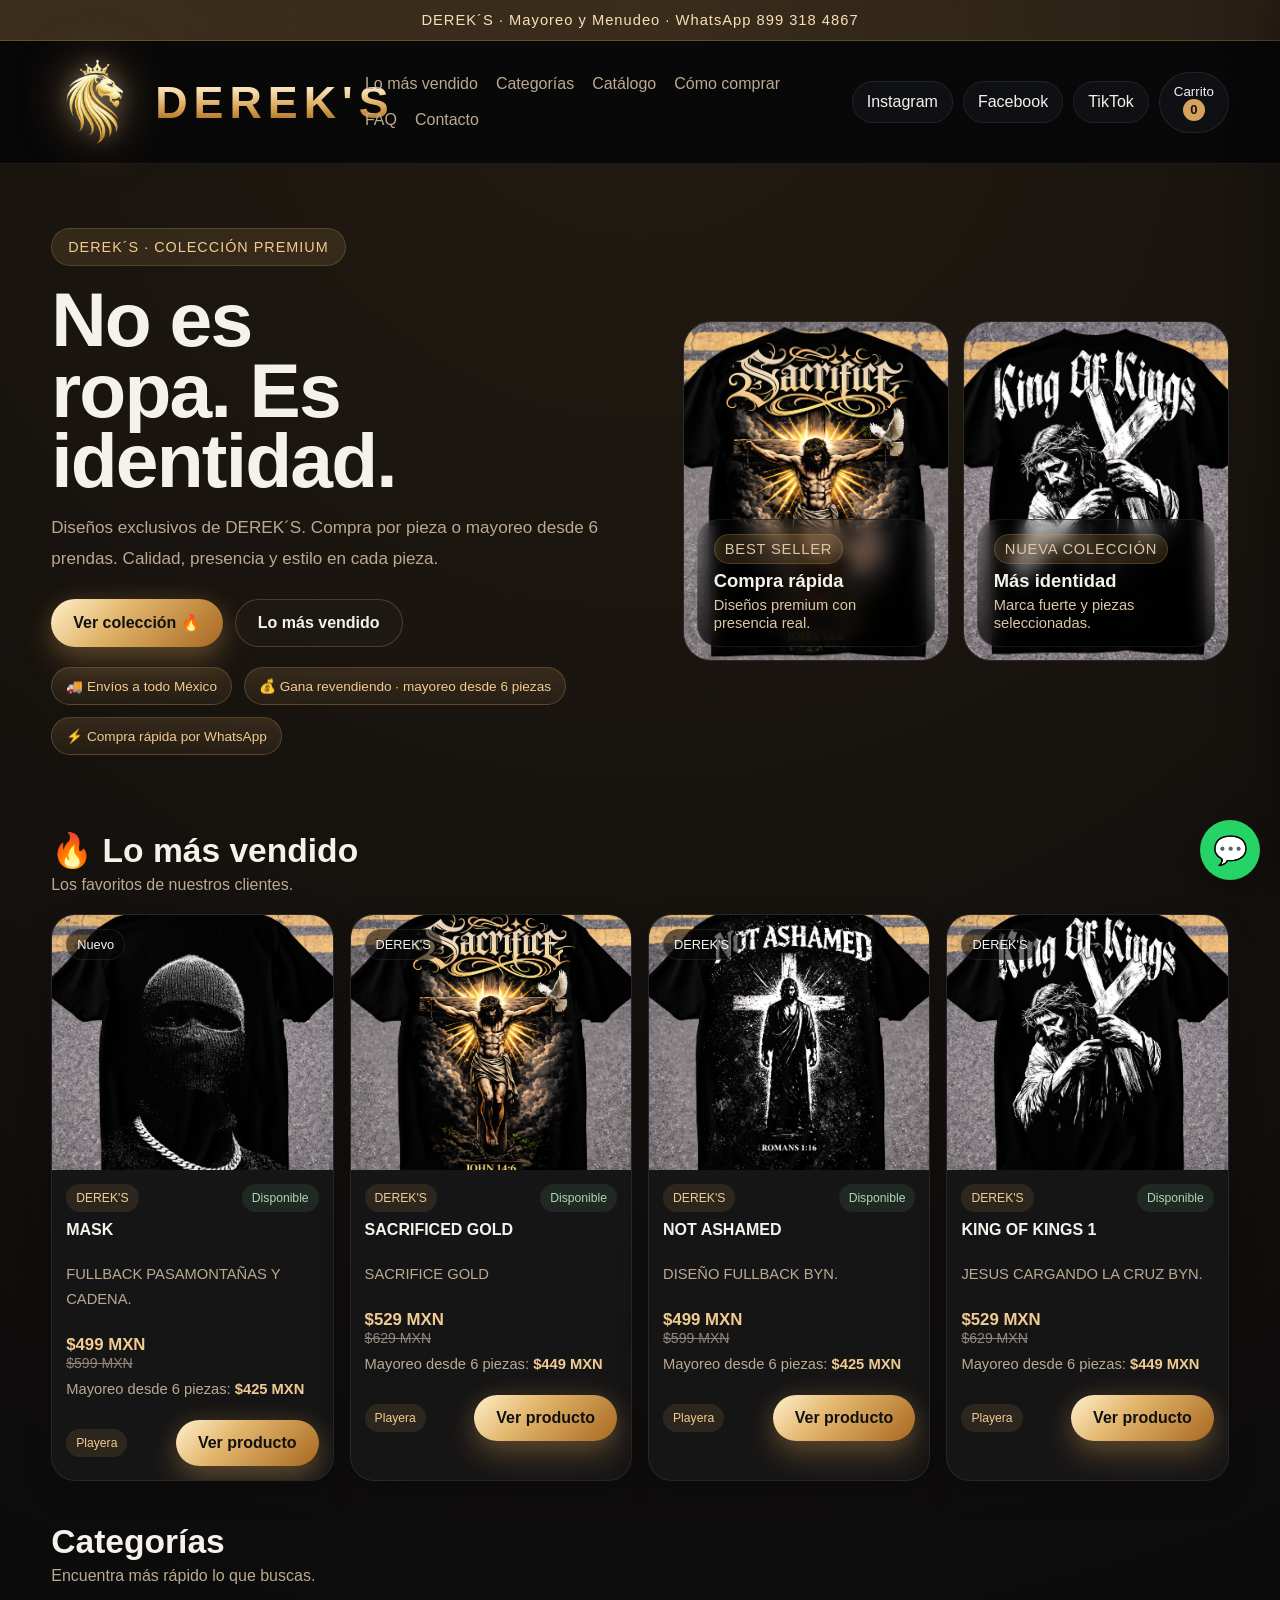
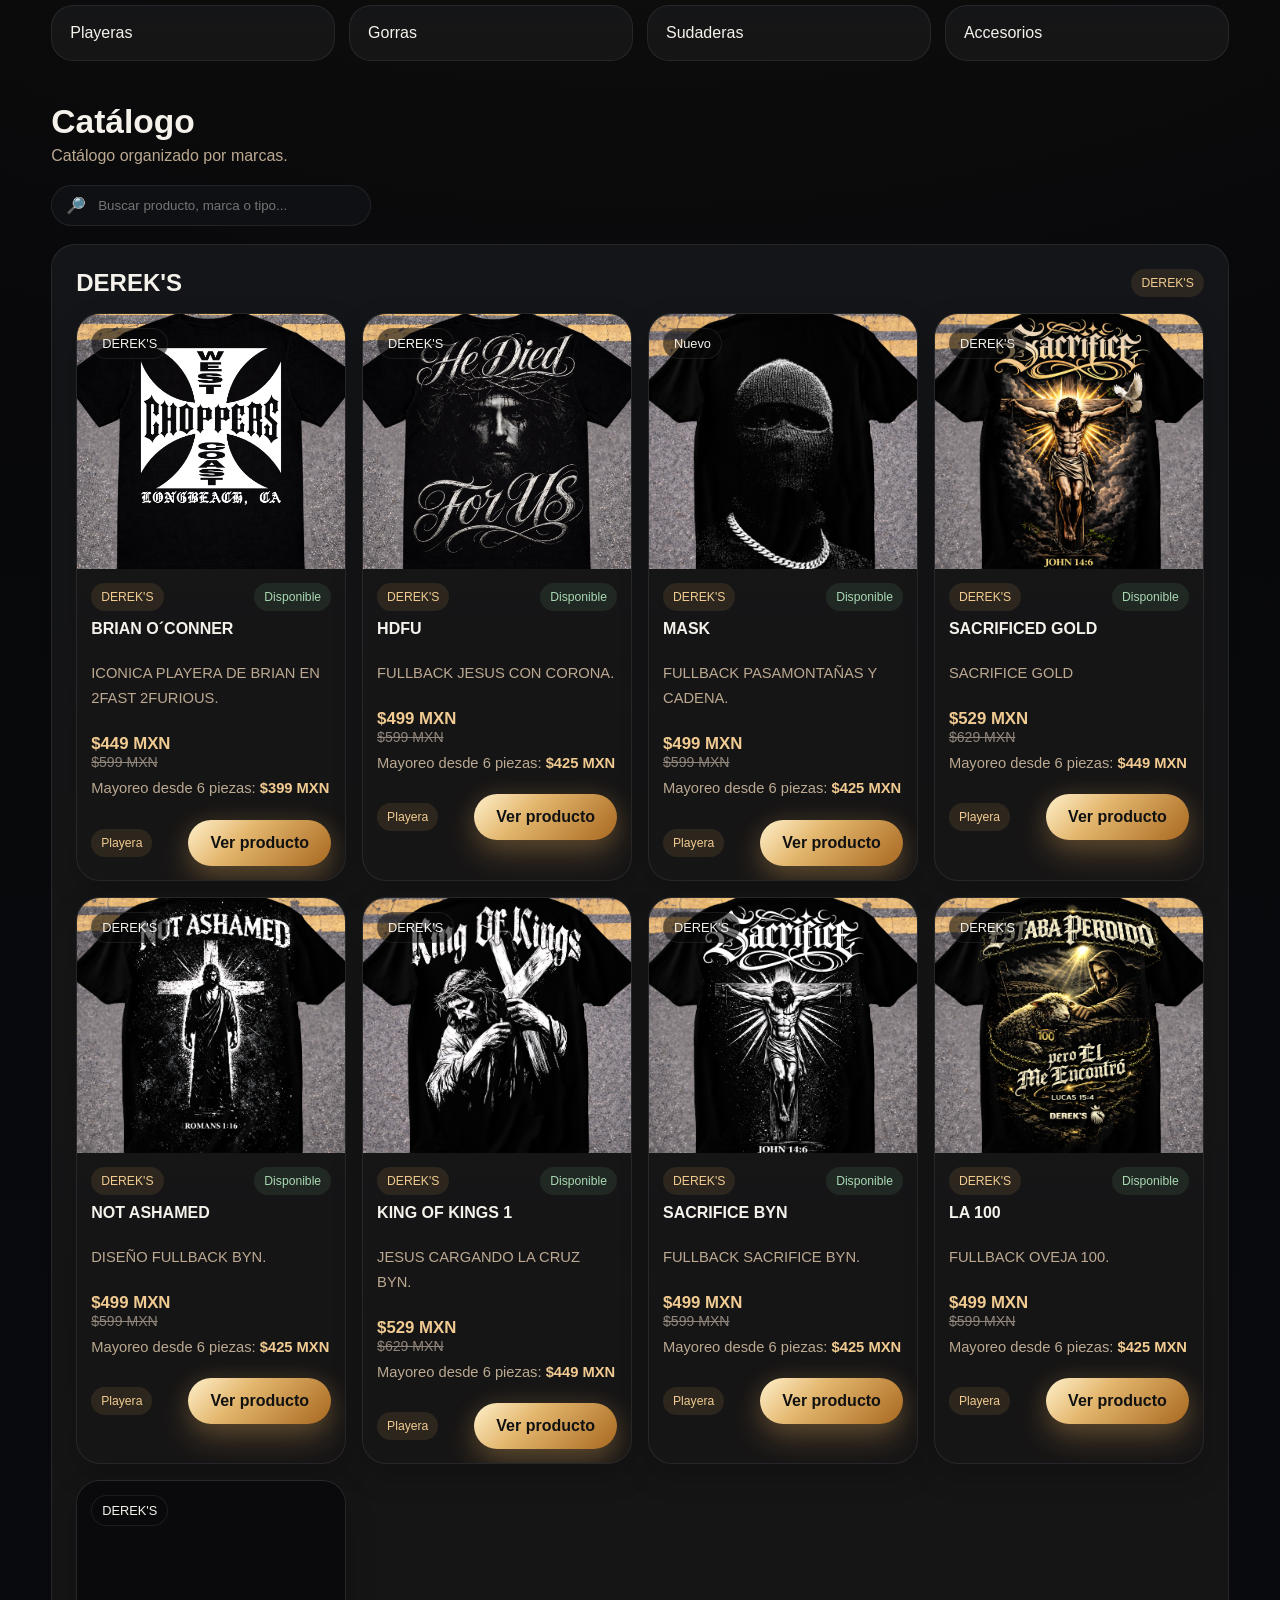
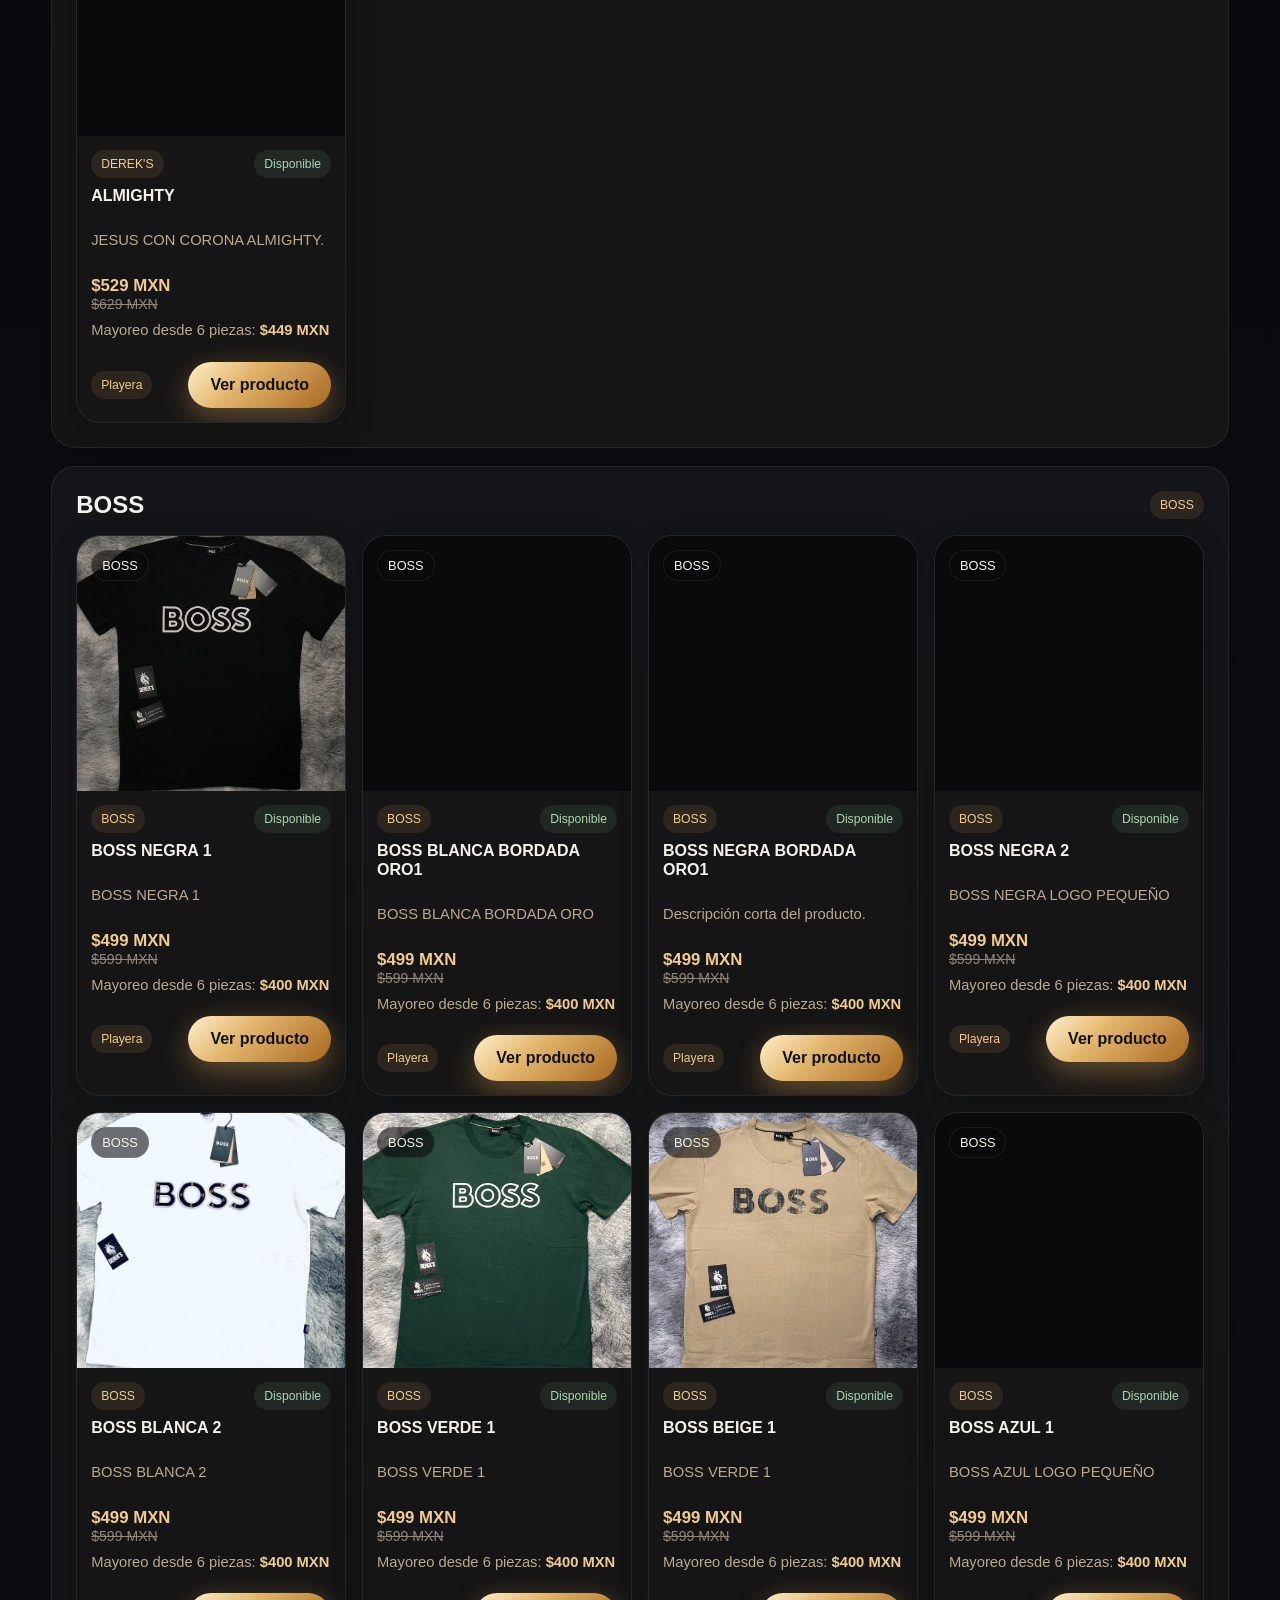
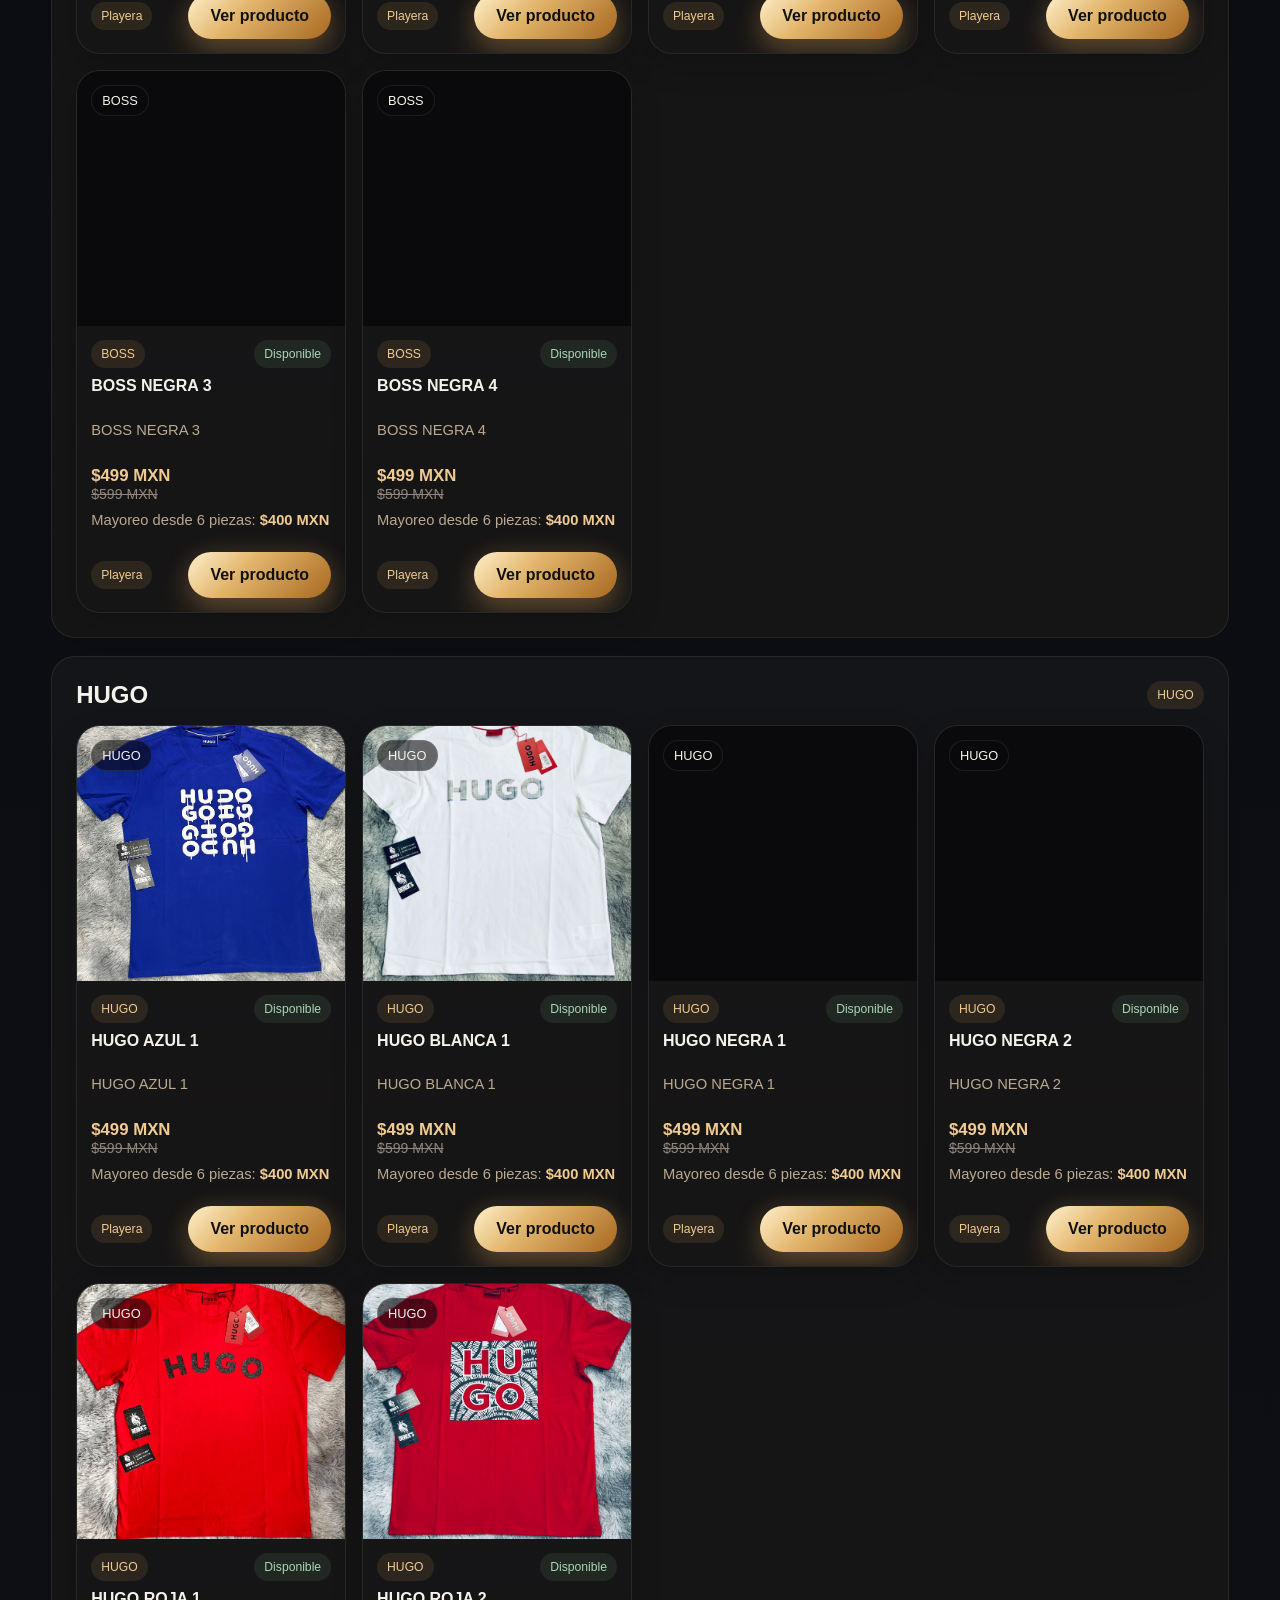
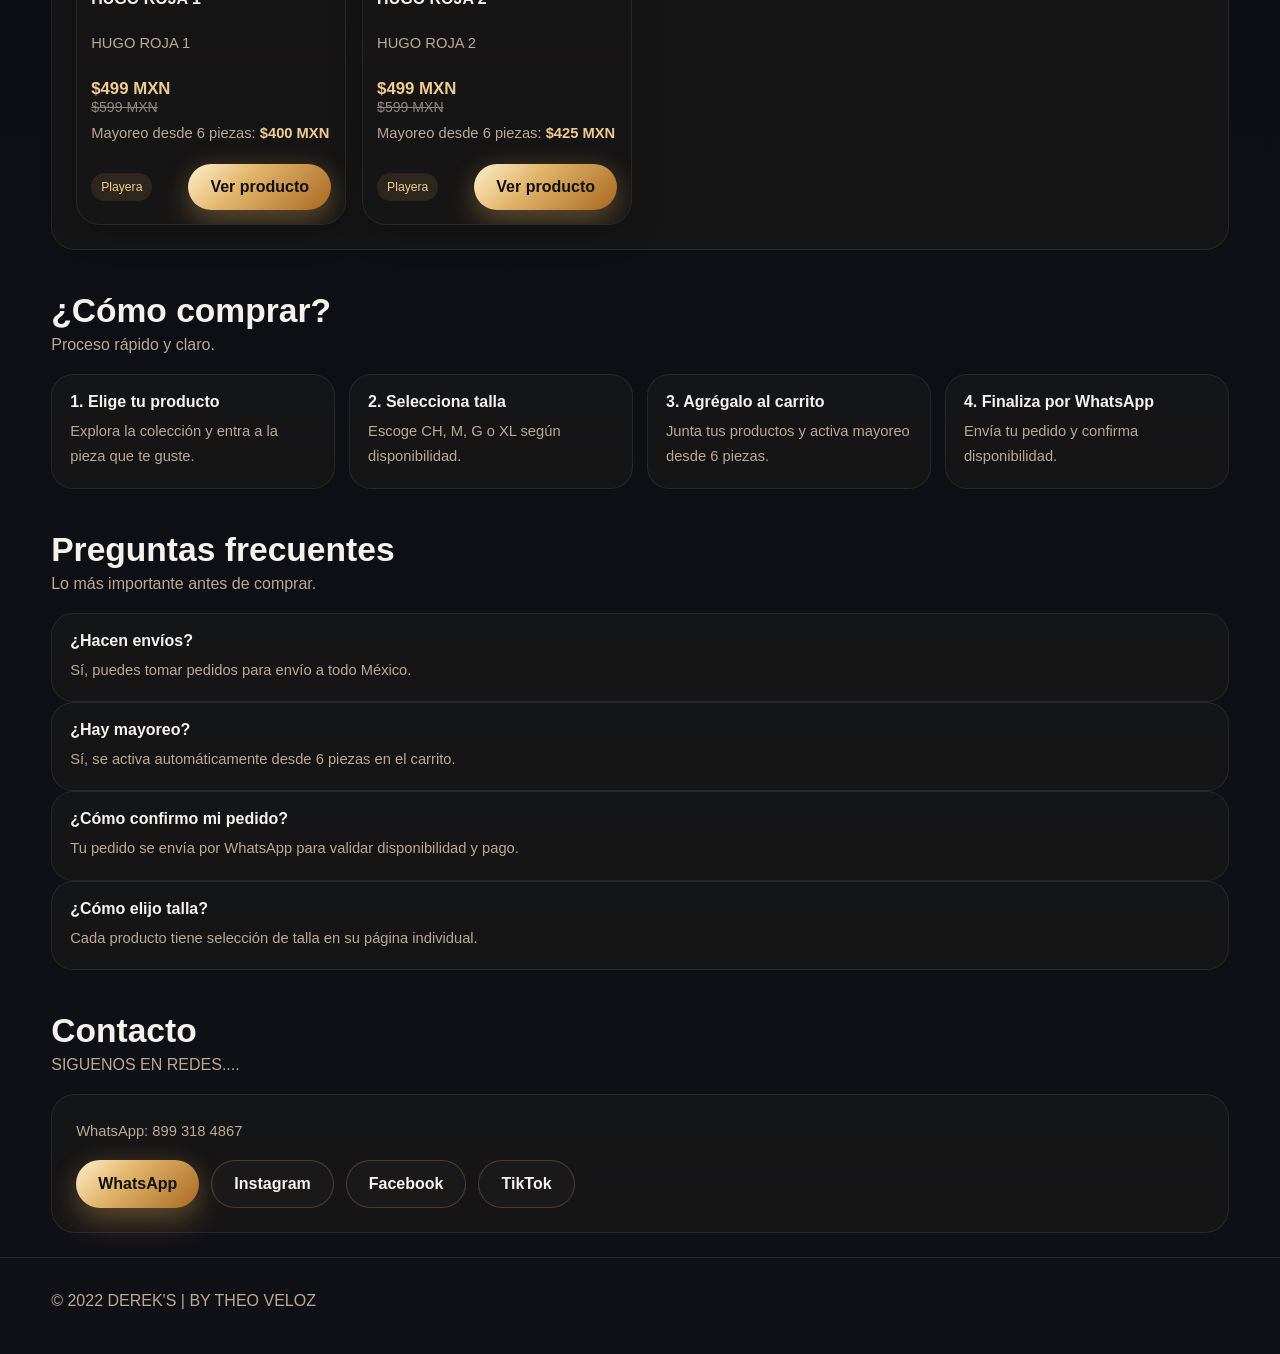
==== commit 3d159c75: "Add files via upload" ====
--- a/index.html
+++ b/index.html
@@ -1,48 +1,84 @@
 
 <!DOCTYPE html>
 <html lang="es">
-<head><link rel="icon" type="image/png" sizes="32x32" href="assets/favicon.png">
-<link rel="icon" type="image/png" sizes="16x16" href="assets/favicon.png">
-<link rel="apple-touch-icon" href="assets/favicon.png">
-<meta name="theme-color" content="#000000">
+<head>
 <meta charset="UTF-8">
 <meta name="viewport" content="width=device-width, initial-scale=1.0">
 <title>DEREK'S | MEN'S CLOTHING</title>
 <link rel="stylesheet" href="styles.css">
 <meta name="theme-color" content="#0a0b0f">
 
-<style>
-.brand-filters{
+<style id="premium-loader-style">
+#premiumLoader{
+  position:fixed;
+  inset:0;
+  z-index:99999;
   display:flex;
-  flex-wrap:wrap;
-  gap:12px;
-}
-.brand-filter{
-  border:none;
-  border-radius:999px;
-  padding:12px 18px;
-  cursor:pointer;
-  font-weight:800;
-  background:rgba(255,255,255,.03);
-  color:var(--text);
-  border:1px solid var(--line);
-  transition:.2s ease;
-}
-.brand-filter:hover{
-  transform:translateY(-1px);
-  border-color:rgba(214,161,91,.36);
-}
-.brand-filter.active{
-  background:linear-gradient(135deg,#fff0cb 0%,#e3b66d 38%,#a86820 100%);
-  color:#111;
-  border-color:transparent;
-  box-shadow:0 12px 24px rgba(214,161,91,.22);
-}
+  align-items:center;
+  justify-content:center;
+  background:
+    radial-gradient(circle at center, rgba(214,161,91,.12), transparent 30%),
+    linear-gradient(180deg,#050506 0%, #0a0b0f 50%, #101117 100%);
+  opacity:1;
+  visibility:visible;
+  transition:opacity .75s ease, visibility .75s ease;
+}
+#premiumLoader.hide{opacity:0;visibility:hidden}
+.loader-inner{text-align:center;transform:translateY(-8px)}
+.loader-logo-wrap{
+  width:170px;height:170px;margin:0 auto 24px;border-radius:50%;
+  display:flex;align-items:center;justify-content:center;
+  background:radial-gradient(circle at center, rgba(255,245,220,.06), rgba(214,161,91,.04));
+  box-shadow:0 0 0 1px rgba(214,161,91,.16),0 0 40px rgba(214,161,91,.18),0 0 90px rgba(214,161,91,.08);
+  animation:logoPulse 2.6s ease-in-out infinite;
+}
+.loader-logo{
+  width:108px;height:108px;object-fit:contain;
+  filter:drop-shadow(0 0 10px rgba(255,240,200,.28)) drop-shadow(0 0 24px rgba(214,161,91,.34));
+  animation:floatLogo 2.8s ease-in-out infinite;
+}
+.loader-brand{
+  font-size:clamp(2.8rem,5vw,4.8rem);font-weight:900;letter-spacing:8px;margin:0 0 12px;
+  background:linear-gradient(180deg,#fffaf1 0%, #f5d9a8 30%, #d39a49 65%, #8f5a18 100%);
+  -webkit-background-clip:text;background-clip:text;color:transparent;position:relative;
+}
+.loader-brand::after{
+  content:"";position:absolute;top:0;left:-40%;width:38%;height:100%;
+  background:linear-gradient(90deg, transparent, rgba(255,255,255,.6), transparent);
+  transform:skewX(-20deg);animation:brandShine 2.2s ease-in-out infinite;
+}
+.loader-sub{color:#d9c3a2;letter-spacing:3px;font-size:.98rem;margin-bottom:22px}
+.loader-line{width:230px;height:3px;margin:0 auto;border-radius:999px;background:rgba(255,255,255,.08);overflow:hidden;position:relative}
+.loader-line::after{
+  content:"";position:absolute;inset:0;width:42%;
+  background:linear-gradient(90deg, transparent, #f1cb91, transparent);
+  animation:lineRun 1.5s linear infinite;
+}
+body.loading{overflow:hidden}
+@keyframes logoPulse{
+  0%,100%{ transform:scale(1); box-shadow:0 0 0 1px rgba(214,161,91,.16), 0 0 40px rgba(214,161,91,.18), 0 0 90px rgba(214,161,91,.08); }
+  50%{ transform:scale(1.03); box-shadow:0 0 0 1px rgba(214,161,91,.22), 0 0 54px rgba(214,161,91,.24), 0 0 120px rgba(214,161,91,.12); }
+}
+@keyframes floatLogo{0%,100%{transform:translateY(0)}50%{transform:translateY(-6px)}}
+@keyframes brandShine{0%{left:-45%}100%{left:120%}}
+@keyframes lineRun{0%{transform:translateX(-120%)}100%{transform:translateX(320%)}}
 </style>
 
 </head>
-<body>
-<div class="topbar">DEREK'S · MEN´S CLOTHING · WhatsApp 899 318 4867</div>
+<body class="loading">
+
+<div id="premiumLoader">
+  <div class="loader-inner">
+    <div class="loader-logo-wrap">
+      <img class="loader-logo" src="assets/logo.png" alt="DEREK'S">
+    </div>
+    <div class="loader-brand">DEREK'S</div>
+    <div class="loader-sub">·  MEN´S CLOTHING  ·</div>
+    <div class="loader-line"></div>
+  </div>
+</div>
+
+<div class="topbar">DEREK´S · Mayoreo y Menudeo · WhatsApp 899 318 4867</div>
 <header><div class="container nav">
 <a class="brand" href="index.html"><img src="assets/logo.png" alt="Logo DEREK'S"><div class="brand-name">DEREK'S</div></a>
 <nav class="nav-links"><a href="#best-sellers">Lo más vendido</a><a href="#categorias">Categorías</a><a href="#catalogo">Catálogo</a><a href="#como-comprar">Cómo comprar</a><a href="#faq">FAQ</a><a href="#contacto">Contacto</a></nav>
@@ -56,9 +92,9 @@
 <main class="container">
 <section class="hero">
 <div>
-<span class="eyebrow">DEREK'S · COLECCIÓN PREMIUM</span>
+<span class="eyebrow"> DEREK´S · COLECCIÓN PREMIUM</span>
 <h1>No es ropa. Es identidad.</h1>
-<p>Diseños exclusivos de DEREK'S. Compra por pieza o mayoreo desde 6 prendas. Calidad, presencia y estilo en cada pieza.</p>
+<p>Diseños exclusivos de DEREK´S. Compra por pieza o mayoreo desde 6 prendas. Calidad, presencia y estilo en cada pieza.</p>
 <div class="hero-actions"><a href="#catalogo" class="btn btn-primary">Ver colección 🔥</a><a href="#best-sellers" class="btn btn-secondary">Lo más vendido</a></div>
 <div class="benefits-strip"><div class="benefit-pill">🚚 Envíos a todo México</div><div class="benefit-pill">💰 Gana revendiendo · mayoreo desde 6 piezas</div><div class="benefit-pill">⚡ Compra rápida por WhatsApp</div></div>
 </div>
@@ -70,27 +106,10 @@
 
 <section id="best-sellers"><div class="section-head"><div><h2>🔥 Lo más vendido</h2><p>Los favoritos de nuestros clientes.</p></div></div><div class="product-grid" id="grid-best"></div></section>
 <section id="categorias"><div class="section-head"><div><h2>Categorías</h2><p>Encuentra más rápido lo que buscas.</p></div></div><div class="grid-categorias"><div class="categoria-card">Playeras</div><div class="categoria-card">Gorras</div><div class="categoria-card">Sudaderas</div><div class="categoria-card">Accesorios</div></div></section>
-
-<section id="marcas">
-  <div class="section-head">
-    <div>
-      <h2>Marcas</h2>
-      <p>Filtra rápido por la marca que quieres ver.</p>
-    </div>
-  </div>
-  <div class="brand-filters" id="brandFilters">
-    <button class="brand-filter active" data-brand="all">Todas</button>
-    <button class="brand-filter" data-brand="DEREK'S">DEREK'S</button>
-    <button class="brand-filter" data-brand="BOSS">BOSS</button>
-    <button class="brand-filter" data-brand="HUGO">HUGO</button>
-    <button class="brand-filter" data-brand="DANDY">DANDY</button>
-  </div>
-</section>
-
 <section id="catalogo"><div class="section-head"><div><h2>Catálogo</h2><p>Catálogo organizado por marcas.</p></div></div><div class="toolbar"><label class="search"><span>🔎</span><input id="searchInput" type="text" placeholder="Buscar producto, marca o tipo..."></label></div><div id="brandsContainer"></div></section>
 <section id="como-comprar"><div class="section-head"><div><h2>¿Cómo comprar?</h2><p>Proceso rápido y claro.</p></div></div><div class="info-cards"><div class="info-card"><strong>1. Elige tu producto</strong><span class="meta">Explora la colección y entra a la pieza que te guste.</span></div><div class="info-card"><strong>2. Selecciona talla</strong><span class="meta">Escoge CH, M, G o XL según disponibilidad.</span></div><div class="info-card"><strong>3. Agrégalo al carrito</strong><span class="meta">Junta tus productos y activa mayoreo desde 6 piezas.</span></div><div class="info-card"><strong>4. Finaliza por WhatsApp</strong><span class="meta">Envía tu pedido y confirma disponibilidad.</span></div></div></section>
 <section id="faq"><div class="section-head"><div><h2>Preguntas frecuentes</h2><p>Lo más importante antes de comprar.</p></div></div><div class="faq-list"><div class="faq-item"><strong>¿Hacen envíos?</strong><span class="meta">Sí, puedes tomar pedidos para envío a todo México.</span></div><div class="faq-item"><strong>¿Hay mayoreo?</strong><span class="meta">Sí, se activa automáticamente desde 6 piezas en el carrito.</span></div><div class="faq-item"><strong>¿Cómo confirmo mi pedido?</strong><span class="meta">Tu pedido se envía por WhatsApp para validar disponibilidad y pago.</span></div><div class="faq-item"><strong>¿Cómo elijo talla?</strong><span class="meta">Cada producto tiene selección de talla en su página individual.</span></div></div></section>
-<section id="contacto"><div class="section-head"><div><h2>Contacto</h2><p>SIGUENOS EN NUESTRAS REDES.</p></div></div><div class="brand-block"><div class="meta">WhatsApp: 899 318 4867</div><div style="display:flex;gap:12px;flex-wrap:wrap;margin-top:16px;">
+<section id="contacto"><div class="section-head"><div><h2>Contacto</h2><p>SIGUENOS EN REDES....</p></div></div><div class="brand-block"><div class="meta">WhatsApp: 899 318 4867</div><div style="display:flex;gap:12px;flex-wrap:wrap;margin-top:16px;">
 <a class="btn btn-primary" href="https://wa.me/528993184867" target="_blank">WhatsApp</a>
 <a class="btn btn-secondary" href="https://www.instagram.com/dereks_mensclothing?igsh=b3JqNTJ2YTMyaWI5&utm_source=qr" target="_blank">Instagram</a>
 <a class="btn btn-secondary" href="https://www.facebook.com/share/18UAruN26Q/?mibextid=wwXIfr" target="_blank">Facebook</a>
@@ -101,7 +120,7 @@
 <div class="overlay" id="overlay"></div>
 <aside class="cart-drawer" id="cartDrawer"><div class="cart-head"><div><h3 style="margin:0;">Carrito</h3><div class="meta">Compra multimarca · Mayoreo desde 6 piezas</div></div><button class="icon-btn" id="closeCartBtn">Cerrar</button></div><div class="cart-items" id="cartItems"></div><div class="cart-footer"><div class="row" style="margin-bottom:12px;"><strong>Subtotal</strong><strong id="cartSubtotal">$0 MXN</strong></div><div class="row" style="margin-bottom:16px;"><span class="meta">Productos</span><span class="meta" id="cartSummary">0 artículos</span></div><div style="display:flex;gap:12px;flex-wrap:wrap;"><button class="btn btn-primary" style="width:100%;" id="goCheckoutBtn">Ir a checkout</button><button class="btn btn-secondary" style="width:100%;" id="clearCartBtn">Vaciar carrito</button></div></div></aside>
 
-<footer><div class="container">© 2026 DEREK'S | BY THEO VELOZ</div></footer>
+<footer><div class="container">© 2022 DEREK'S | BY THEO VELOZ</div></footer>
 
 <script src="catalogo_facil.js"></script>
 <script>
@@ -153,26 +172,11 @@
 function flattenCatalogo(){ const all=[]; for (const [brand, items] of Object.entries(CATALOGO)) items.forEach(item => all.push({...item, brand, url:'producto.html?id='+item.id})); return all; }
 const PRODUCTS = flattenCatalogo();
 let searchTerm = '';
-let activeBrand = 'all';
-function matchesSearch(p){
-  const q = searchTerm.toLowerCase();
-  const textMatch = !q || [p.name,p.brand,p.type,p.desc].join(' ').toLowerCase().includes(q);
-  const brandMatch = activeBrand === 'all' || p.brand === activeBrand;
-  return textMatch && brandMatch;
-}
+function matchesSearch(p){ const q = searchTerm.toLowerCase(); return !q || [p.name,p.brand,p.type,p.desc].join(' ').toLowerCase().includes(q); }
 function renderGrid(id, items){ const el=document.getElementById(id); if(!el) return; el.innerHTML = items.map(product => '<article class="product-card"><div class="product-media" data-badge="'+product.badge+'"><img loading="lazy" decoding="async" src="'+product.image+'" alt="'+product.name+'"></div><div class="product-body"><div class="row"><span class="pill">'+product.brand+'</span><span class="stock '+(product.stock<=2?'low':'ok')+'">'+(product.stock<=2?'Pocas piezas':'Disponible')+'</span></div><h3>'+product.name+'</h3><p class="meta">'+product.desc+'</p><div><div class="price">'+money(product.price)+'</div><div class="old-price">'+money(product.old_price)+'</div><div class="meta" style="margin-top:6px;">Mayoreo desde '+product.wholesale_min_qty+' piezas: <strong style="color:#f1cb91;">'+money(product.wholesale_price)+'</strong></div></div><div class="row" style="margin-top:10px;"><span class="pill">'+product.type+'</span><a class="btn btn-primary" href="'+product.url+'">Ver producto</a></div></div></article>').join(''); }
 function renderBrands(){ const container=document.getElementById('brandsContainer'); container.innerHTML = Object.entries(CATALOGO).map(([brand, items]) => { const prepared = items.map(item => ({...item, brand, url:'producto.html?id='+item.id})).filter(matchesSearch); if(!prepared.length) return ''; return '<div class="brand-block"><div class="brand-title"><h3>'+brand+'</h3><span class="pill">'+brand+'</span></div><div class="product-grid">'+prepared.map(product => '<article class="product-card"><div class="product-media" data-badge="'+product.badge+'"><img loading="lazy" decoding="async" src="'+product.image+'" alt="'+product.name+'"></div><div class="product-body"><div class="row"><span class="pill">'+product.brand+'</span><span class="stock '+(product.stock<=2?'low':'ok')+'">'+(product.stock<=2?'Pocas piezas':'Disponible')+'</span></div><h3>'+product.name+'</h3><p class="meta">'+product.desc+'</p><div><div class="price">'+money(product.price)+'</div><div class="old-price">'+money(product.old_price)+'</div><div class="meta" style="margin-top:6px;">Mayoreo desde '+product.wholesale_min_qty+' piezas: <strong style="color:#f1cb91;">'+money(product.wholesale_price)+'</strong></div></div><div class="row" style="margin-top:10px;"><span class="pill">'+product.type+'</span><a class="btn btn-primary" href="'+product.url+'">Ver producto</a></div></div></article>').join('')+'</div></div>'; }).join('') || '<div class="brand-block"><div class="meta">No se encontraron productos.</div></div>'; }
 document.addEventListener('DOMContentLoaded', () => {
   document.getElementById('searchInput').addEventListener('input', e => { searchTerm = e.target.value.trim(); renderBrands(); });
-  document.querySelectorAll('.brand-filter').forEach(btn => {
-    btn.addEventListener('click', () => {
-      document.querySelectorAll('.brand-filter').forEach(b => b.classList.remove('active'));
-      btn.classList.add('active');
-      activeBrand = btn.dataset.brand;
-      renderBrands();
-    });
-  });
-
   renderGrid('grid-best', PRODUCTS.filter(p => p.featured).slice(0,4));
   renderBrands();
   updateCartCount();
@@ -185,4 +189,28 @@
 });
 </script>
 <a href="https://wa.me/528993184867?text=Hola,%20vi%20tu%20p%C3%A1gina%20y%20quiero%20informaci%C3%B3n" target="_blank" class="whatsapp-float">💬</a>
+
+<script id="premium-loader-script">
+(function(){
+  function hideLoader(){
+    const loader = document.getElementById('premiumLoader');
+    if(!loader) return;
+    setTimeout(function(){
+      loader.classList.add('hide');
+      document.body.classList.remove('loading');
+    }, 900);
+  }
+  if(document.readyState === 'complete'){ hideLoader(); }
+  else { window.addEventListener('load', hideLoader); }
+
+  setTimeout(function(){
+    const loader = document.getElementById('premiumLoader');
+    if(loader){
+      loader.classList.add('hide');
+      document.body.classList.remove('loading');
+    }
+  }, 3200);
+})();
+</script>
+
 </body></html>
